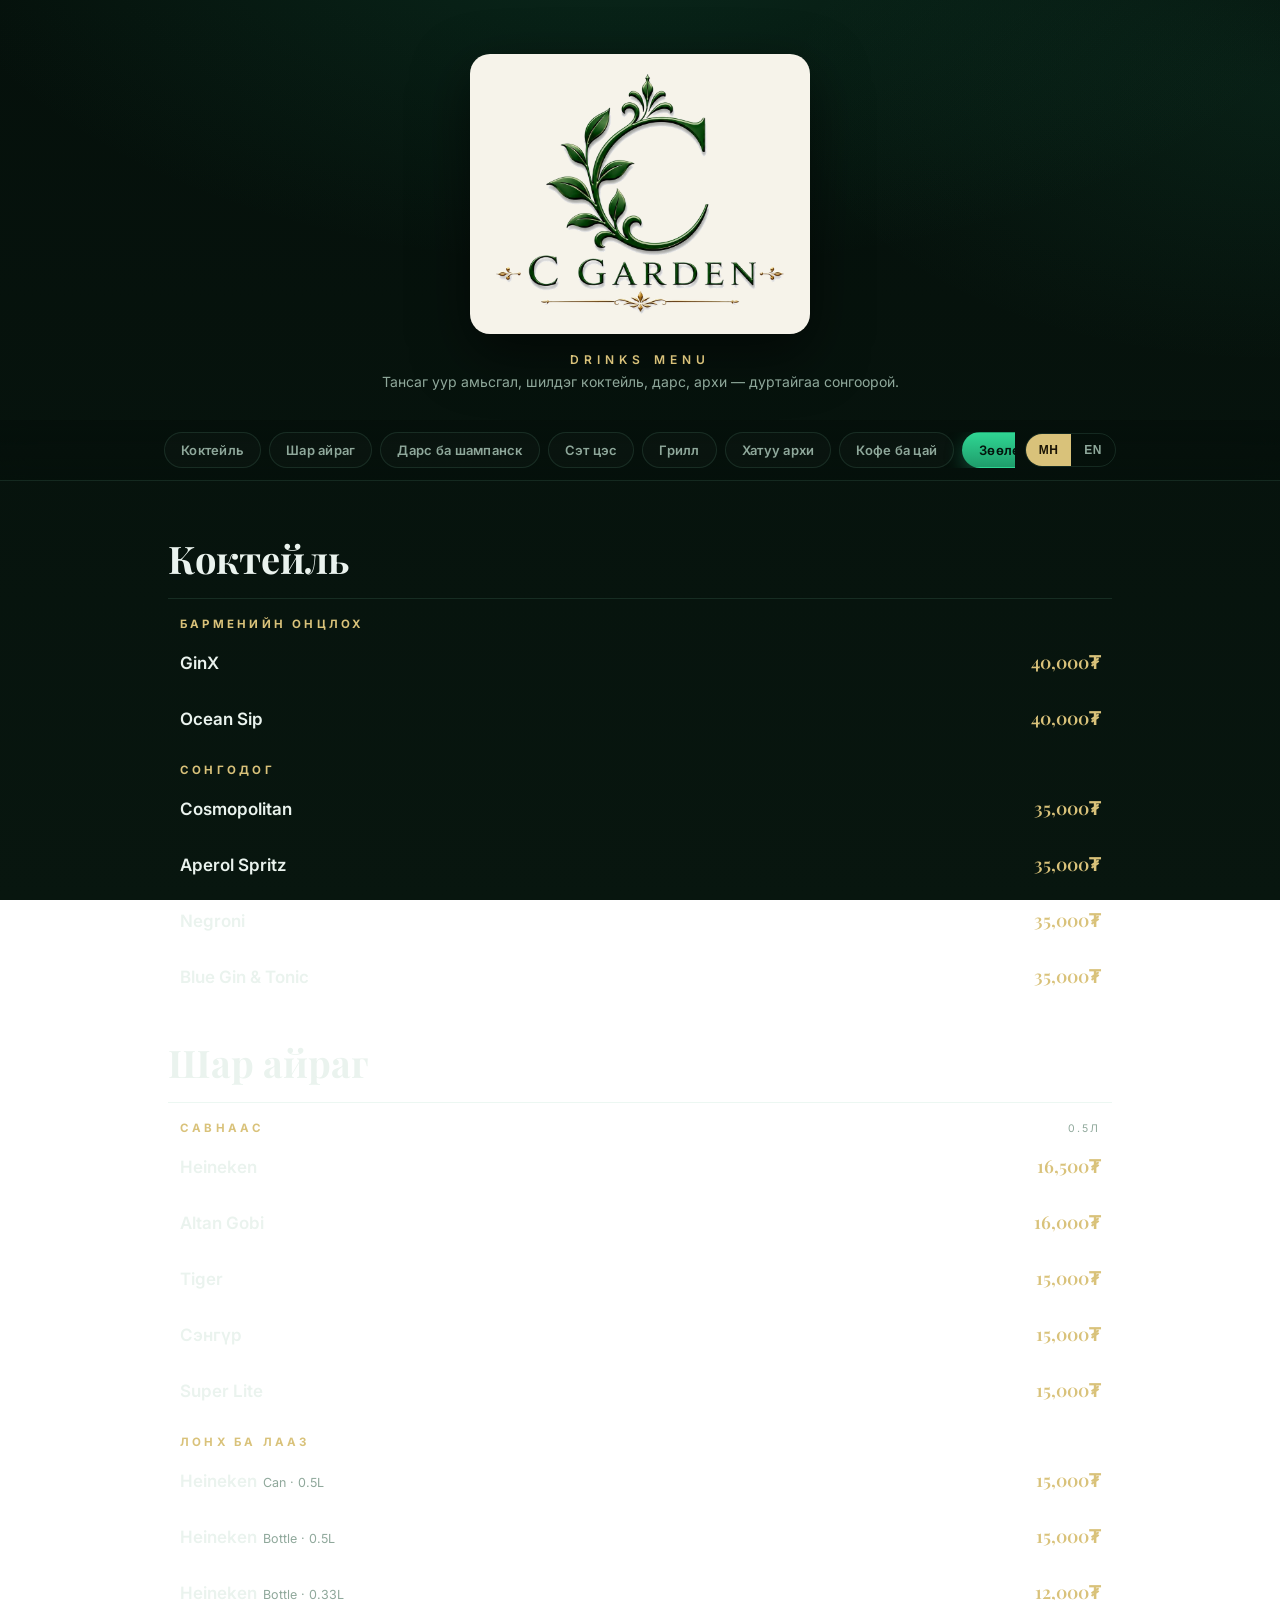
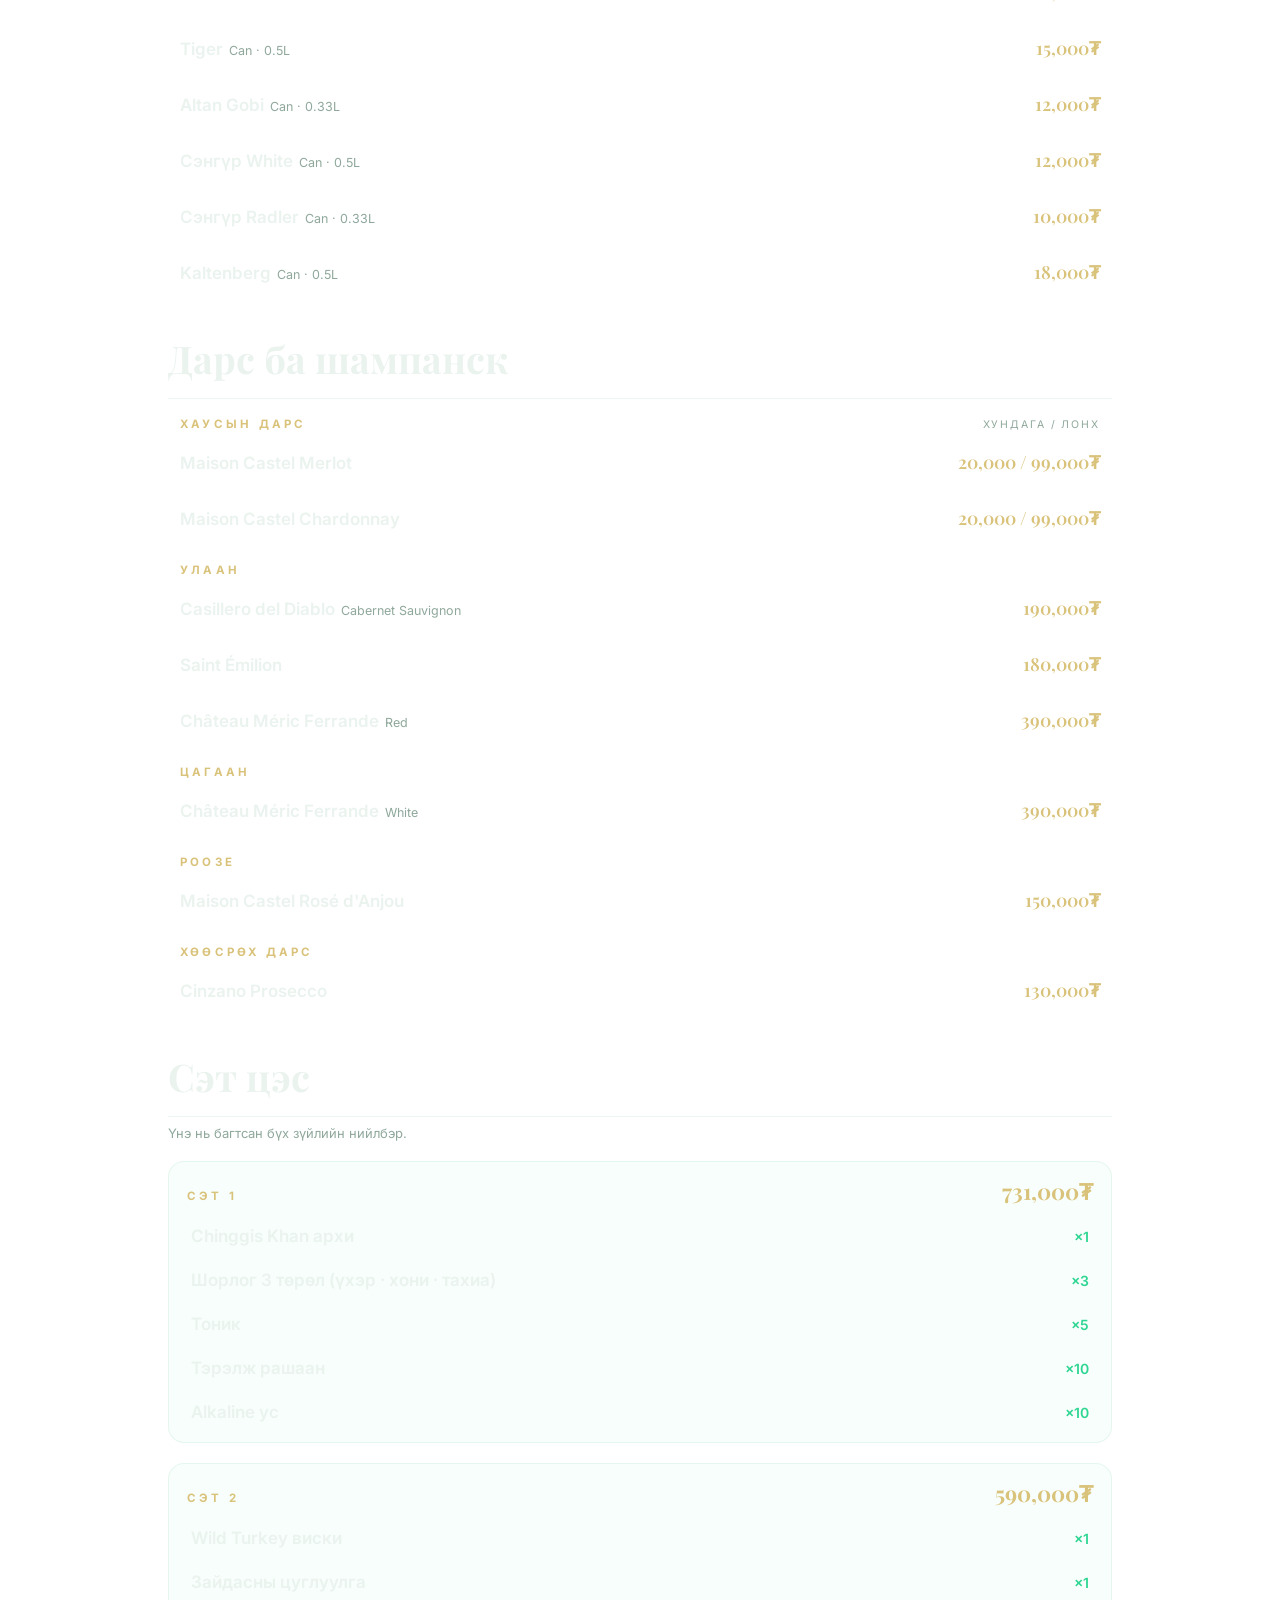
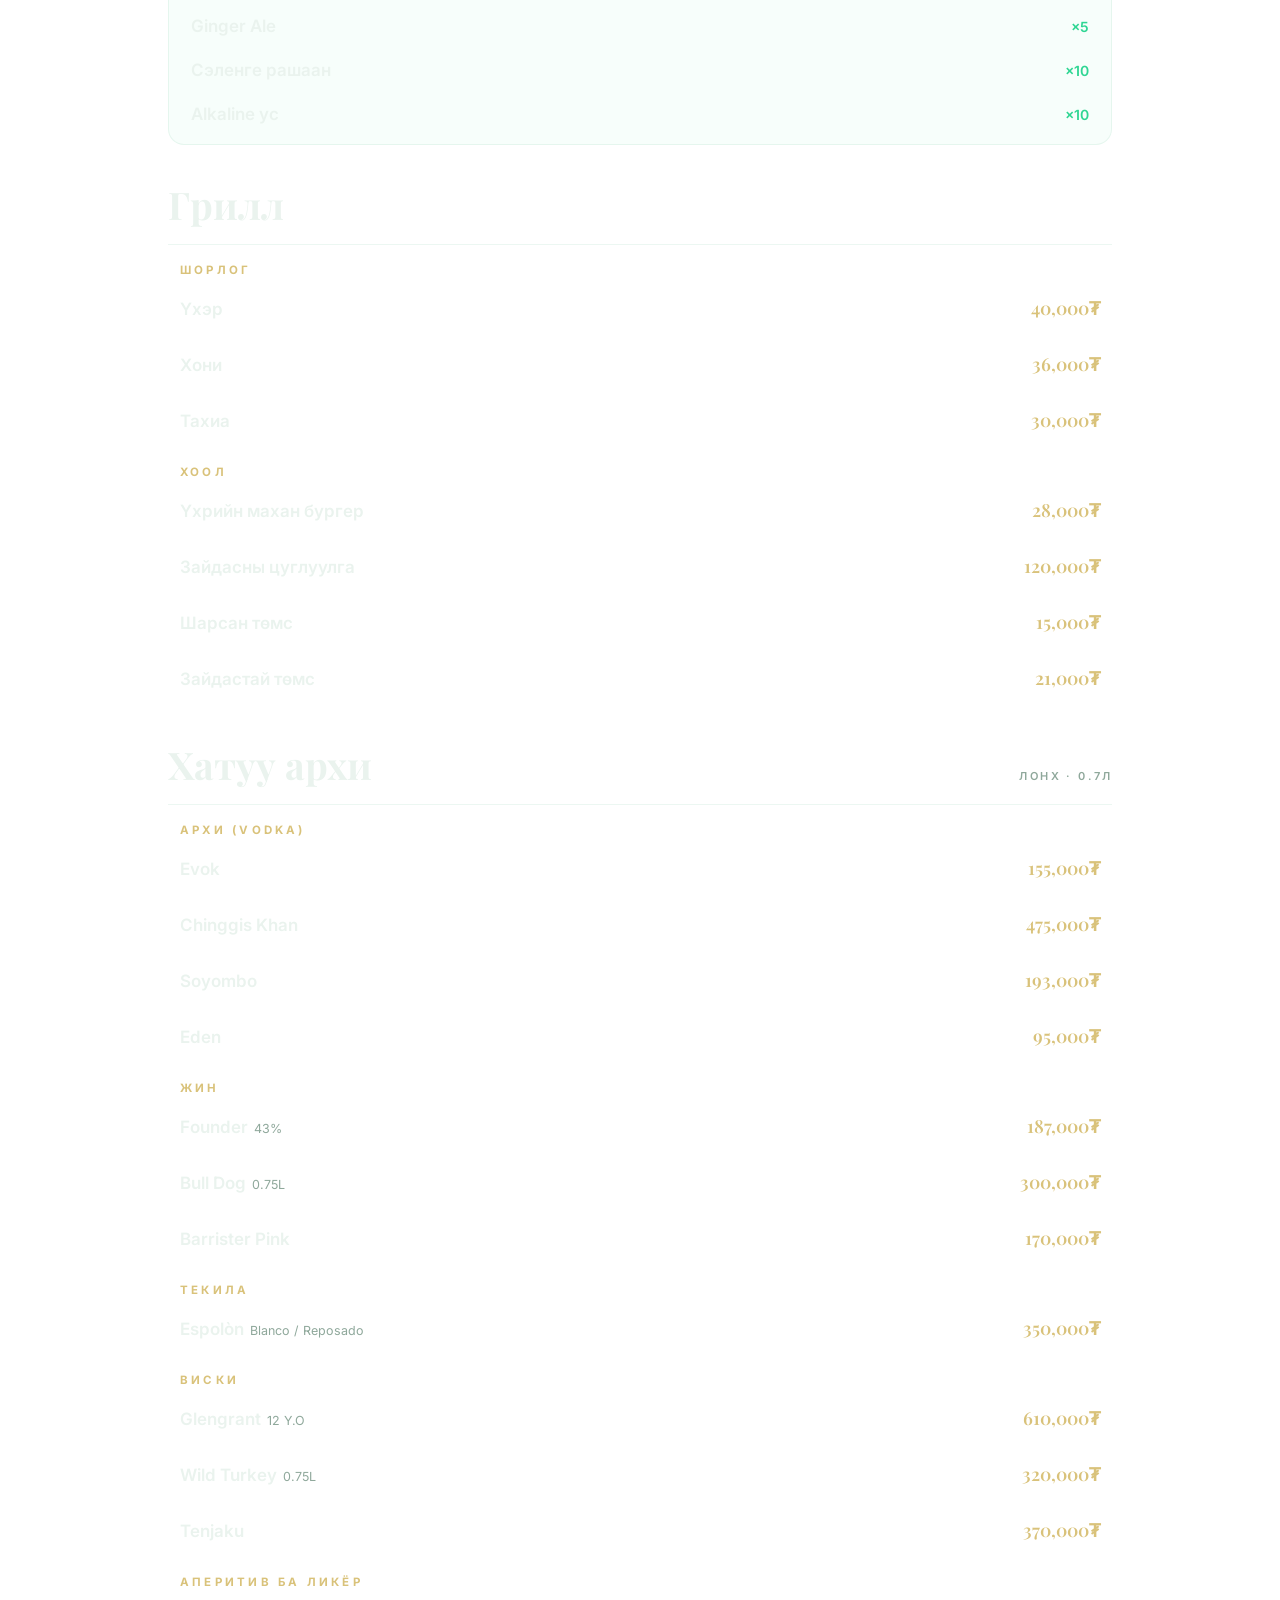
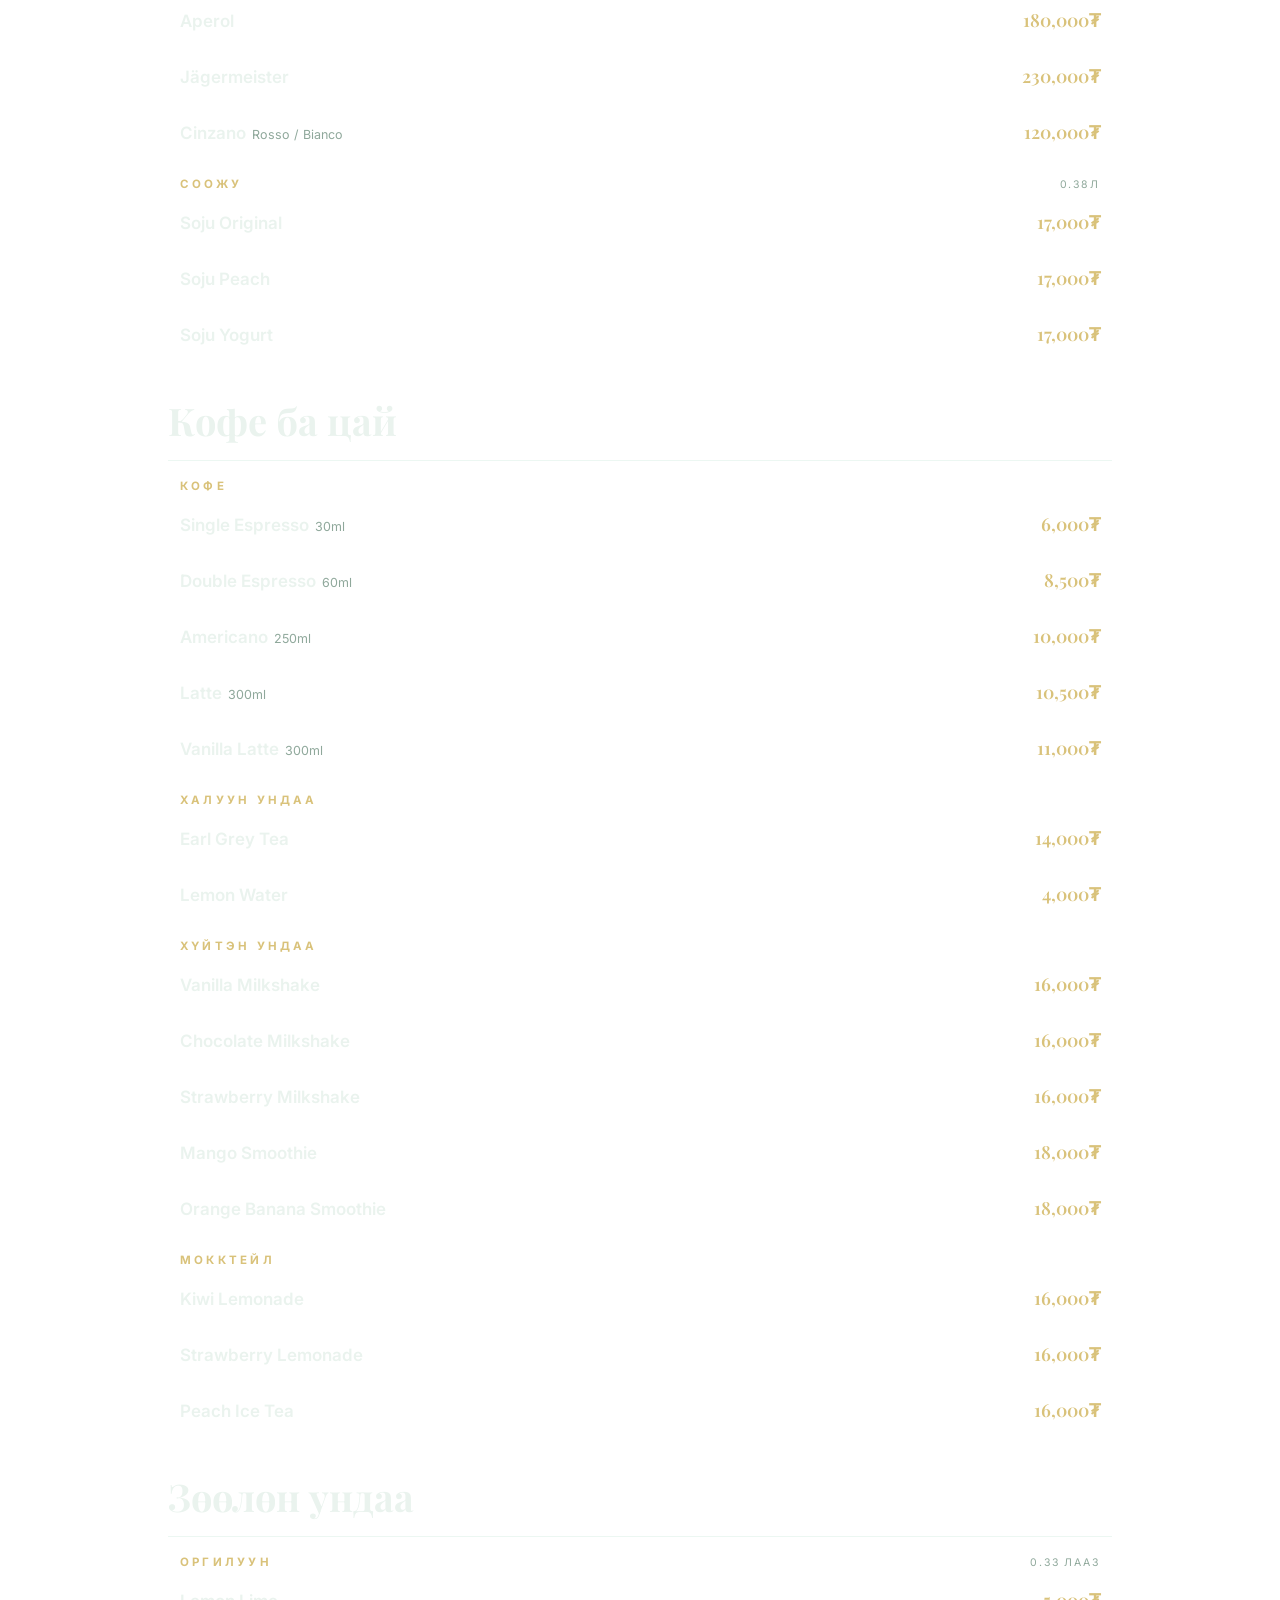
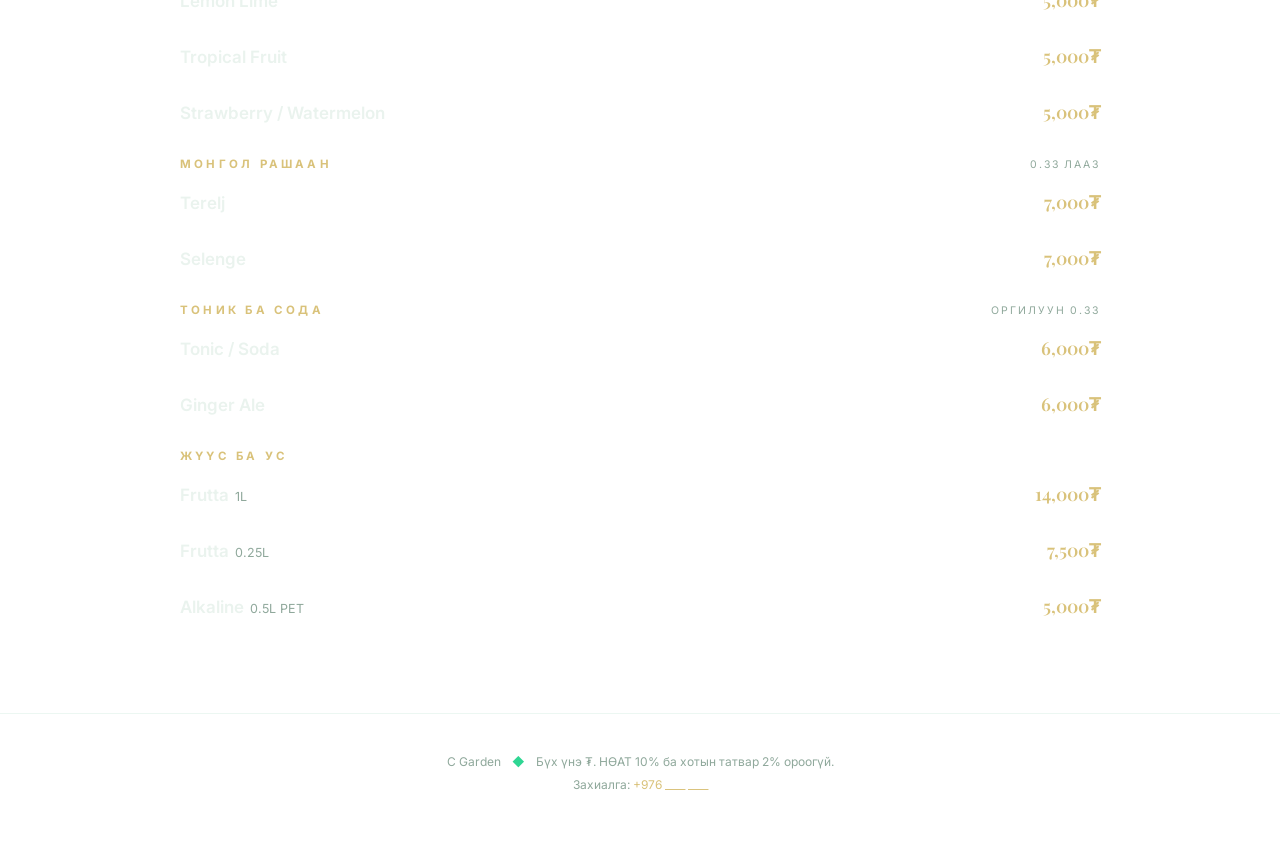
==== index.html @ 7a4d8285 "Finalize master menu: fix Mongolian spelling, set prices, save master copy - Fix Mongolian spelling:" ====
<!DOCTYPE html>
<html lang="mn">
<head>
  <meta charset="UTF-8">
  <meta name="viewport" content="width=device-width, initial-scale=1, viewport-fit=cover">
  <title>C Garden — Menu</title>
  <meta name="description" content="C Garden — cocktails, wine, beer, spirits, coffee & soft drinks.">
  <meta name="theme-color" content="#05100b">
  <!-- Open Graph (link previews) -->
  <meta property="og:title" content="C Garden — Menu">
  <meta property="og:description" content="Cocktails · Wine · Beer · Spirits · Coffee · Soft Drinks">
  <meta property="og:type" content="website">
  <link rel="icon" href="assets/logo.png?v=4" type="image/png">
  <link rel="preconnect" href="https://fonts.googleapis.com">
  <link rel="preconnect" href="https://fonts.gstatic.com" crossorigin>
  <link href="https://fonts.googleapis.com/css2?family=Inter:wght@400;500;600;700&family=Playfair+Display:wght@600;700&display=swap" rel="stylesheet">
  <link rel="stylesheet" href="assets/styles.css?v=6">
</head>
<body data-lang="mn">

  <header class="hero">
    <img class="logo" src="assets/logo.png?v=4" alt="C Garden">
    <div class="tagline">Drinks Menu</div>
    <p class="sub mn">Тансаг уур амьсгал, шилдэг коктейль, дарс, архи — дуртайгаа сонгоорой.</p>
    <p class="sub en">A refined escape — explore the drinks and pick your favourite.</p>
  </header>

  <noscript>
    <p style="text-align:center;color:#eaf3ee;padding:20px">
      Меню харахын тулд JavaScript-г идэвхжүүлнэ үү. · Please enable JavaScript to view the menu.
    </p>
  </noscript>

  <nav class="nav">
    <div class="nav-inner">
      <div class="pills" id="pills"></div>
      <div class="lang-toggle" role="group" aria-label="Language">
        <button data-lang="mn">МН</button>
        <button data-lang="en">EN</button>
      </div>
    </div>
  </nav>

  <main id="menu"></main>

  <footer>
    <div>C Garden <span class="diamond">◆</span> <span class="mn">Бүх үнэ ₮. НӨАТ 10% ба хотын татвар 2% ороогүй.</span><span class="en">Prices in ₮. VAT 10% &amp; City Tax 2% not included.</span></div>
    <div style="margin-top:8px" class="mn">Захиалга: <a href="tel:+976">+976 ____ ____</a></div>
    <div style="margin-top:8px" class="en">Reservations: <a href="tel:+976">+976 ____ ____</a></div>
  </footer>

  <script src="assets/menu.js?v=6"></script>
</body>
</html>
---- assets/styles.css ----
/* ============================================================
   DAZZLE LOUNGE — "Velvet" theme
   Dark luxe + emerald, bilingual (МН / EN)
   ============================================================ */

:root{
  --bg:        #05100b;
  --bg-2:      #08160f;
  --panel:     #0c1d15;
  --panel-2:   #0f2419;
  --line:      rgba(120,200,160,.14);
  --emerald:   #1f9d6b;
  --emerald-2: #2fd693;
  --gold:      #d9c27a;
  --ink:       #eaf3ee;
  --muted:     #8fa89b;
  --shadow:    0 24px 60px rgba(0,0,0,.55);
  --serif: 'Playfair Display', Georgia, 'Times New Roman', serif;
  --sans: 'Inter', system-ui, -apple-system, 'Segoe UI', Roboto, sans-serif;
}

*{box-sizing:border-box}
html{scroll-behavior:smooth;scroll-padding-top:128px}
body{
  margin:0;
  font-family:var(--sans);
  color:var(--ink);
  background:
    radial-gradient(1200px 600px at 50% -10%, rgba(31,157,107,.18), transparent 60%),
    radial-gradient(900px 500px at 100% 10%, rgba(47,214,147,.08), transparent 55%),
    linear-gradient(180deg, var(--bg), var(--bg-2));
  background-attachment:fixed;
  min-height:100vh;
  -webkit-font-smoothing:antialiased;
}

/* language switch ---------------------------------------------------- */
body[data-lang="mn"] .en{display:none}
body[data-lang="en"] .mn{display:none}

/* ---------- HEADER ---------- */
.hero{
  text-align:center;
  padding:54px 20px 30px;
  position:relative;
}
.hero .logo{
  width:min(340px,80vw);height:auto;
  background:#f6f3ea;border-radius:20px;
  padding:20px 26px;
  box-shadow:0 20px 55px rgba(0,0,0,.55);
}
.hero .tagline{
  margin-top:14px;color:var(--gold);
  letter-spacing:.42em;text-transform:uppercase;
  font-size:12px;font-weight:600;
}
.hero .sub{margin:6px auto 0;color:var(--muted);max-width:540px;font-size:14px}

/* ---------- STICKY NAV ---------- */
.nav{
  position:sticky;top:0;z-index:50;
  backdrop-filter:blur(14px);
  background:linear-gradient(180deg, rgba(5,16,11,.92), rgba(5,16,11,.72));
  border-bottom:1px solid var(--line);
}
.nav-inner{
  max-width:980px;margin:0 auto;
  display:flex;align-items:center;gap:10px;
  padding:12px 14px;
}
.pills{
  display:flex;gap:8px;overflow-x:auto;flex:1;
  scrollbar-width:none;-ms-overflow-style:none;
}
.pills::-webkit-scrollbar{display:none}
.pill{
  white-space:nowrap;cursor:pointer;
  border:1px solid var(--line);
  background:rgba(255,255,255,.02);
  color:var(--muted);
  padding:9px 16px;border-radius:999px;
  font-size:13px;font-weight:600;letter-spacing:.02em;
  text-decoration:none;transition:.2s;
}
.pill:hover{color:var(--ink);border-color:rgba(120,200,160,.4)}
.pill.active{
  color:#04130c;
  background:linear-gradient(180deg,var(--emerald-2),var(--emerald));
  border-color:transparent;
  box-shadow:0 6px 18px rgba(31,157,107,.4);
}
.lang-toggle{
  flex:none;display:flex;border:1px solid var(--line);
  border-radius:999px;overflow:hidden;
}
.lang-toggle button{
  background:transparent;border:0;color:var(--muted);
  padding:9px 13px;font-size:12px;font-weight:700;cursor:pointer;
  letter-spacing:.04em;transition:.2s;
}
.lang-toggle button.on{background:var(--gold);color:#1a1405}

/* ---------- MENU BODY ---------- */
main{max-width:980px;margin:0 auto;padding:18px 18px 80px}
.cat{padding-top:34px}
.cat-head{
  display:flex;align-items:baseline;gap:14px;
  padding-bottom:14px;margin-bottom:8px;
  border-bottom:1px solid var(--line);
}
.cat-head{display:flex;align-items:baseline;justify-content:space-between;gap:14px}
.cat-head h2{
  font-family:var(--serif);font-weight:700;
  font-size:clamp(26px,5vw,38px);margin:0;
  color:var(--ink);
}
.cat-head .cat-meta{
  color:var(--muted);font-size:11px;letter-spacing:.22em;
  text-transform:uppercase;font-weight:600;white-space:nowrap;
}

.cat-note{color:var(--muted);font-size:13px;margin:8px 0 0}

/* sub-group within a category */
.group{margin-top:18px}

/* set menu */
.group.set{
  border:1px solid var(--line);border-radius:16px;
  padding:14px 14px 10px;margin-top:20px;
  background:rgba(47,214,147,.04);
}
.group.set .group-head{margin:0 4px 8px}
.set-price{
  font-family:var(--serif);font-size:22px;color:var(--gold);
  font-weight:700;white-space:nowrap;margin-left:auto;
}
.group.set .item{padding:9px 8px}
.group.set .item:hover{background:transparent}
.qty{font-family:var(--sans);font-size:14px;color:var(--emerald-2);font-weight:600}
.set-foot{
  margin:8px 8px 2px;padding-top:10px;
  border-top:1px solid var(--line);
  color:var(--gold);font-style:italic;font-size:13.5px;
}
.group-head{
  display:flex;align-items:baseline;justify-content:space-between;gap:12px;
  margin:0 12px 4px;
}
.glabel{
  color:var(--gold);font-size:11.5px;letter-spacing:.28em;
  text-transform:uppercase;font-weight:700;
}
.gmeta{
  color:var(--muted);font-size:10.5px;letter-spacing:.18em;
  text-transform:uppercase;white-space:nowrap;
}

.items{display:grid;gap:2px}
.item{
  display:grid;grid-template-columns:1fr auto;
  align-items:baseline;gap:14px;
  padding:15px 12px;border-radius:12px;
  transition:background .2s;
}
.item:hover{background:rgba(47,214,147,.05)}
.item.has-img{grid-template-columns:84px 1fr auto}
.item .thumb{
  width:84px;height:64px;border-radius:10px;object-fit:cover;
  border:1px solid var(--line);background:#0c1d15;
  box-shadow:0 6px 16px rgba(0,0,0,.4);
}
.item .name{font-weight:600;font-size:17px}
.item .note{color:var(--muted);font-size:12.5px;font-weight:400;margin-left:2px}
.item .badge{
  font-size:10px;font-weight:700;letter-spacing:.08em;
  color:var(--emerald-2);border:1px solid rgba(47,214,147,.35);
  border-radius:6px;padding:2px 7px;margin-left:8px;vertical-align:middle;
}
.item .desc{color:var(--muted);font-size:13.5px;margin-top:4px;line-height:1.5}
.item .price{
  font-family:var(--serif);font-size:18px;color:var(--gold);
  white-space:nowrap;font-weight:600;
}
.item .price small{font-size:11px;color:var(--muted);font-family:var(--sans)}

/* dotted leader between name and price */
.item .lead{
  border-bottom:1px dotted rgba(120,200,160,.25);
  flex:1;margin:0 8px 5px;
}

/* ---------- FOOTER ---------- */
footer{
  text-align:center;color:var(--muted);font-size:12px;
  padding:40px 20px 60px;border-top:1px solid var(--line);
}
footer .diamond{color:var(--emerald-2);margin:0 8px}
footer a{color:var(--gold);text-decoration:none}

.fade-up{opacity:0;transform:translateY(14px);transition:.6s ease}
.fade-up.show{opacity:1;transform:none}

@media (max-width:560px){
  .hero{padding:38px 16px 22px}
  .item{padding:13px 6px}
}
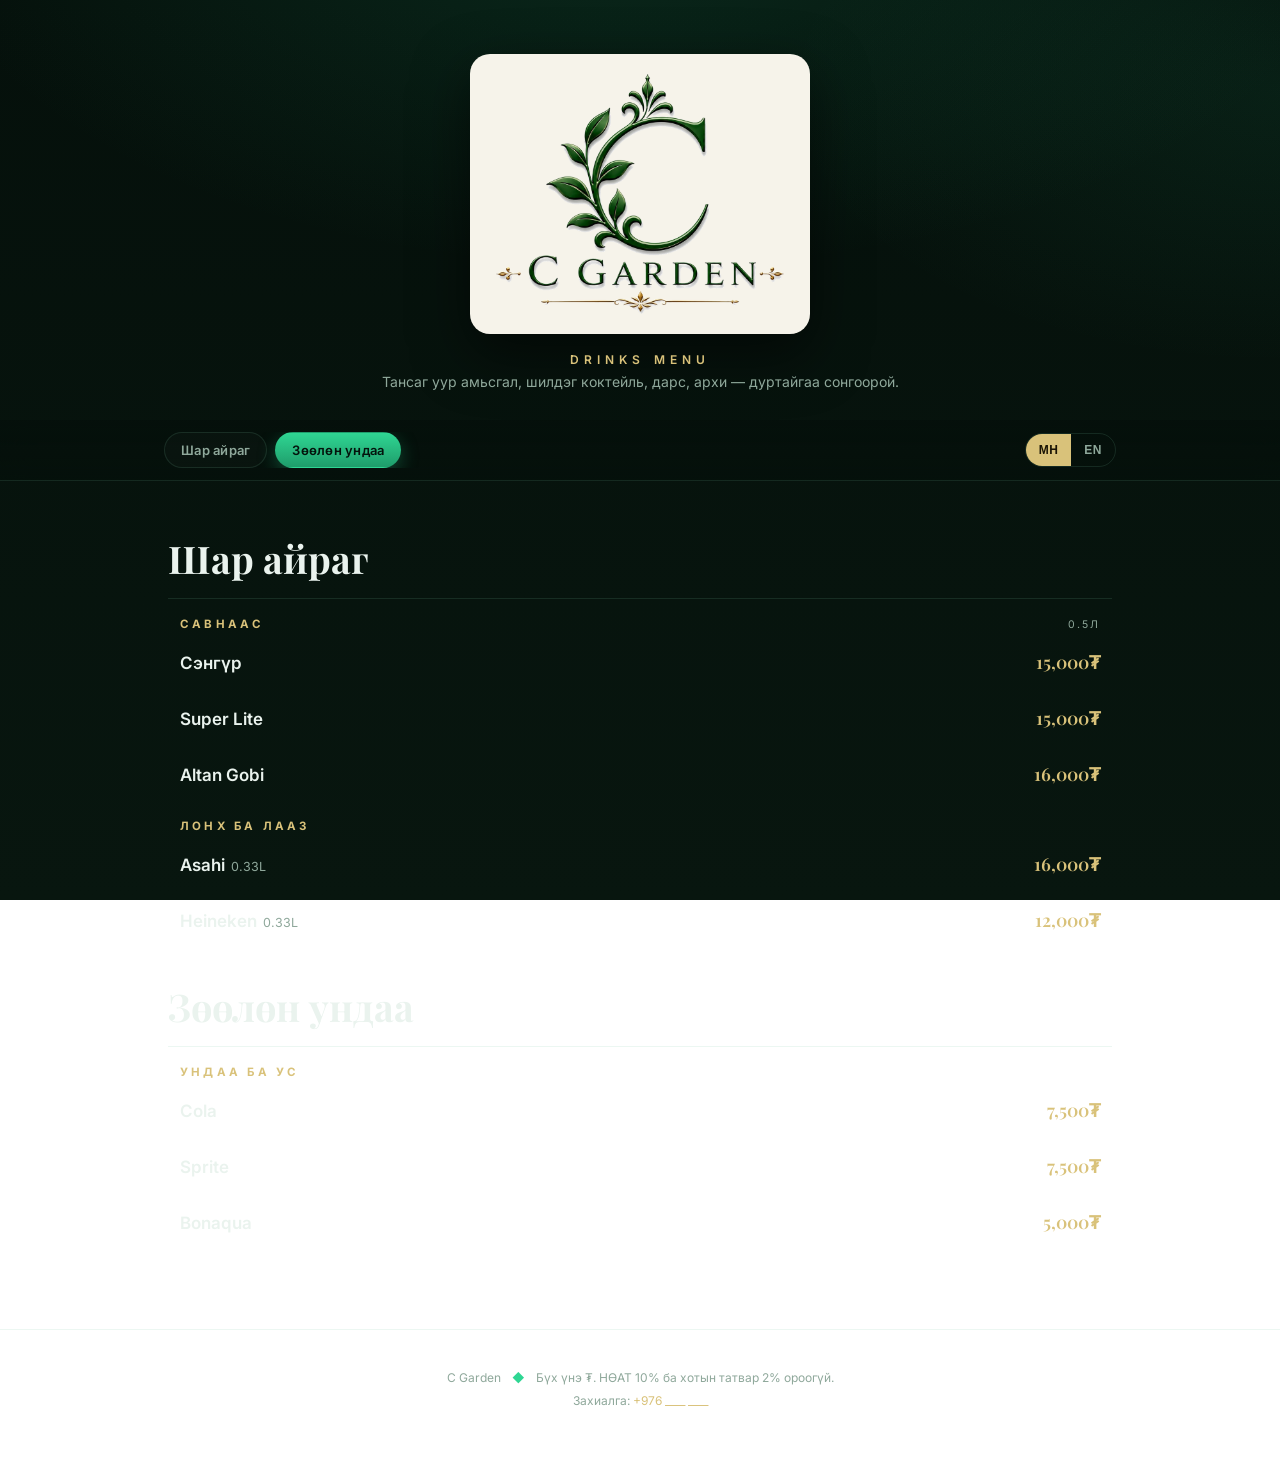
==== commit 09cefdbd: "Today's service: trim live menu to available items only Live assets/menu.js now shows only what we c" ====
--- a/index.html
+++ b/index.html
@@ -14,7 +14,7 @@
   <link rel="preconnect" href="https://fonts.googleapis.com">
   <link rel="preconnect" href="https://fonts.gstatic.com" crossorigin>
   <link href="https://fonts.googleapis.com/css2?family=Inter:wght@400;500;600;700&family=Playfair+Display:wght@600;700&display=swap" rel="stylesheet">
-  <link rel="stylesheet" href="assets/styles.css?v=6">
+  <link rel="stylesheet" href="assets/styles.css?v=7">
 </head>
 <body data-lang="mn">
 
@@ -49,6 +49,6 @@
     <div style="margin-top:8px" class="en">Reservations: <a href="tel:+976">+976 ____ ____</a></div>
   </footer>
 
-  <script src="assets/menu.js?v=6"></script>
+  <script src="assets/menu.js?v=7"></script>
 </body>
 </html>
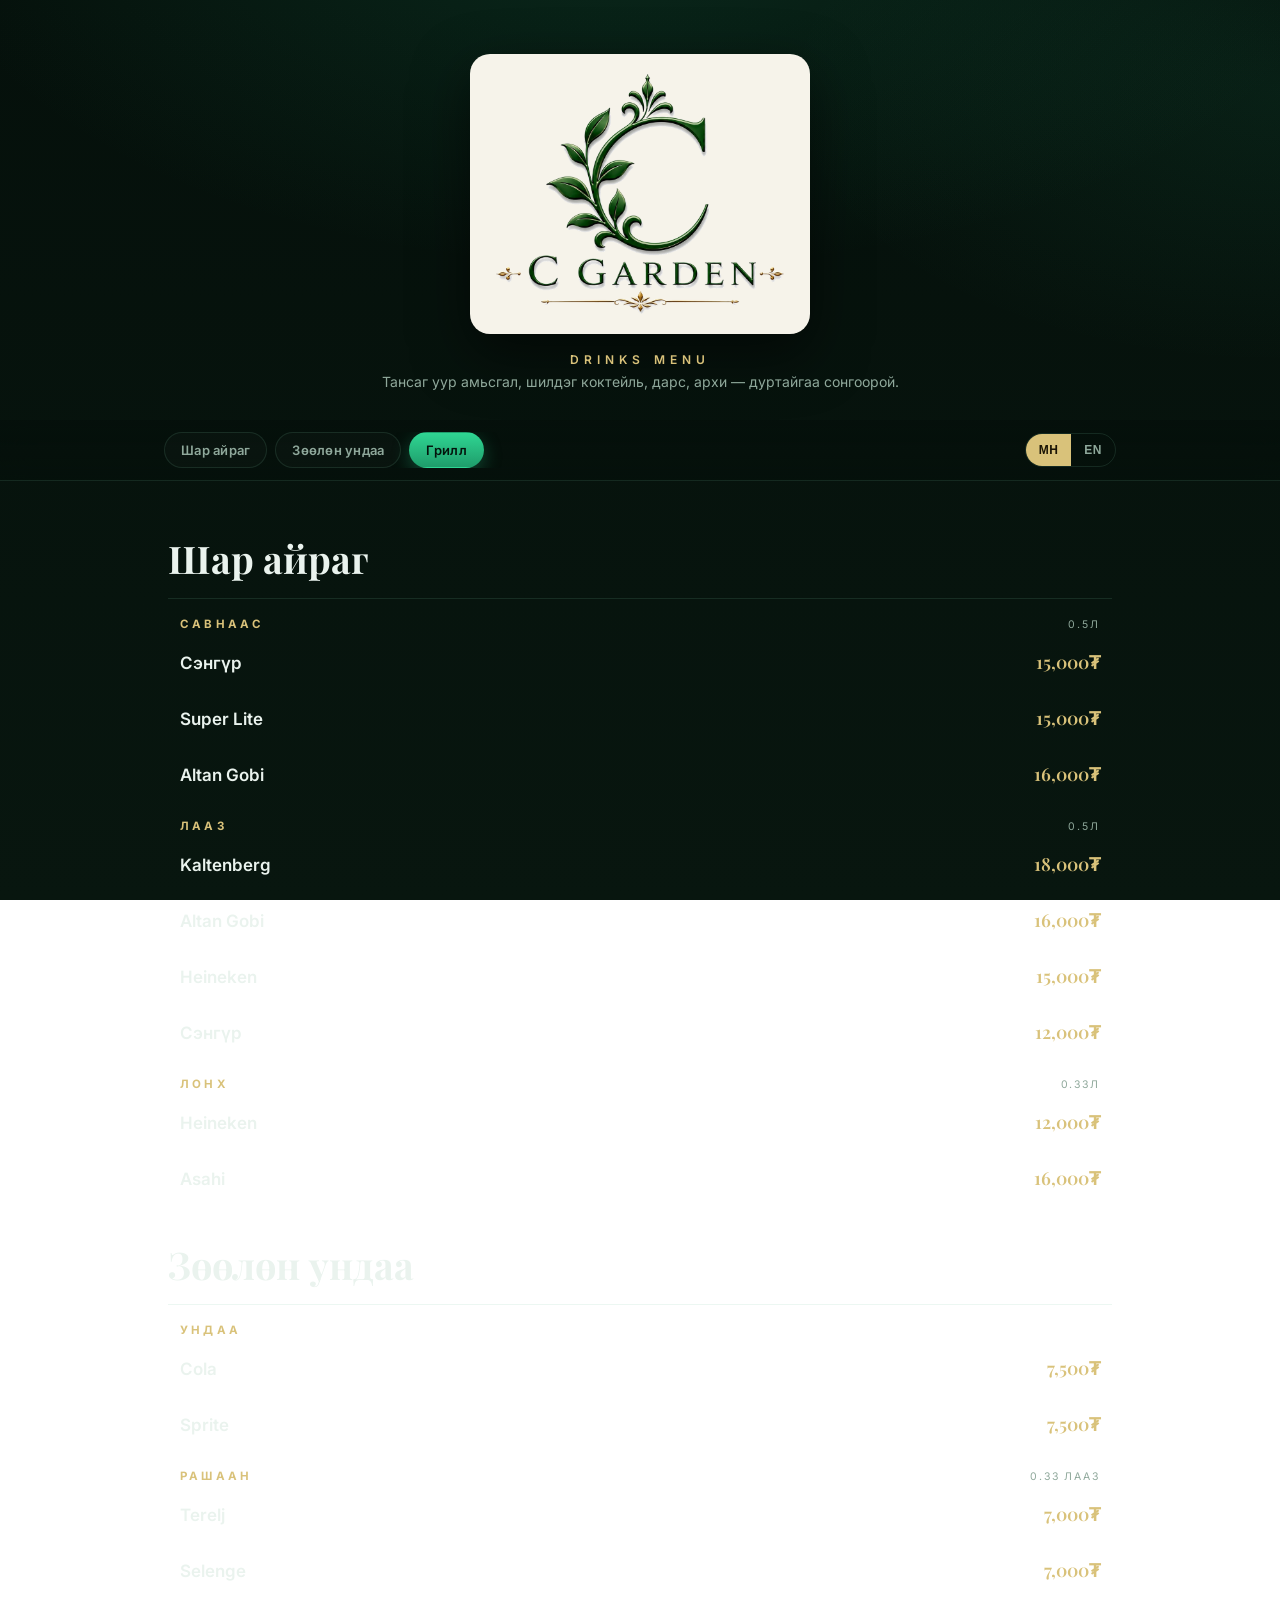
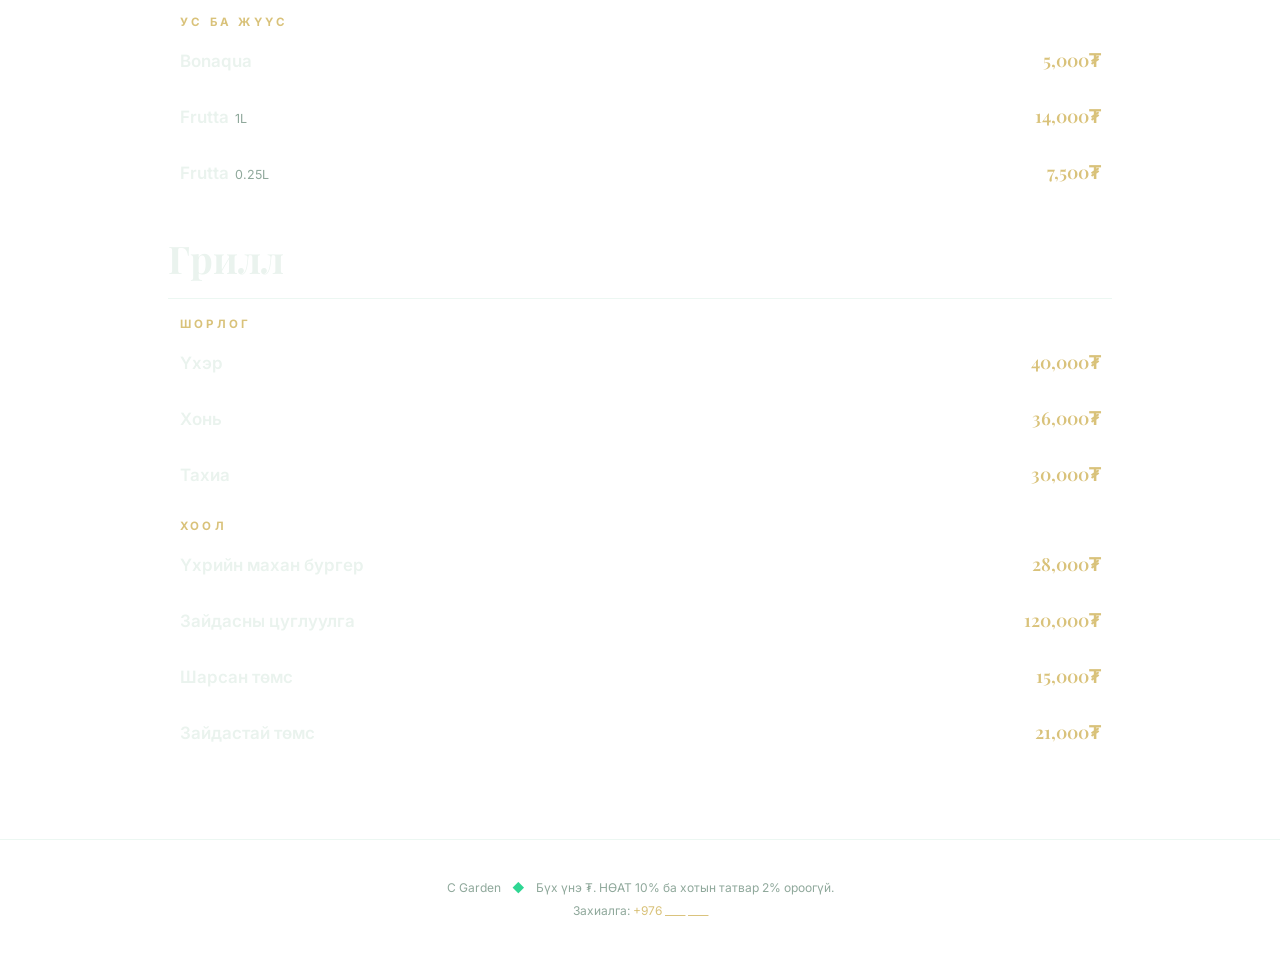
==== commit 69bdef33: "Today's menu: add more beers, drinks, and full Grill section Beer reorganized into Draft / Canned (0" ====
--- a/index.html
+++ b/index.html
@@ -14,7 +14,7 @@
   <link rel="preconnect" href="https://fonts.googleapis.com">
   <link rel="preconnect" href="https://fonts.gstatic.com" crossorigin>
   <link href="https://fonts.googleapis.com/css2?family=Inter:wght@400;500;600;700&family=Playfair+Display:wght@600;700&display=swap" rel="stylesheet">
-  <link rel="stylesheet" href="assets/styles.css?v=7">
+  <link rel="stylesheet" href="assets/styles.css?v=8">
 </head>
 <body data-lang="mn">
 
@@ -49,6 +49,6 @@
     <div style="margin-top:8px" class="en">Reservations: <a href="tel:+976">+976 ____ ____</a></div>
   </footer>
 
-  <script src="assets/menu.js?v=7"></script>
+  <script src="assets/menu.js?v=8"></script>
 </body>
 </html>
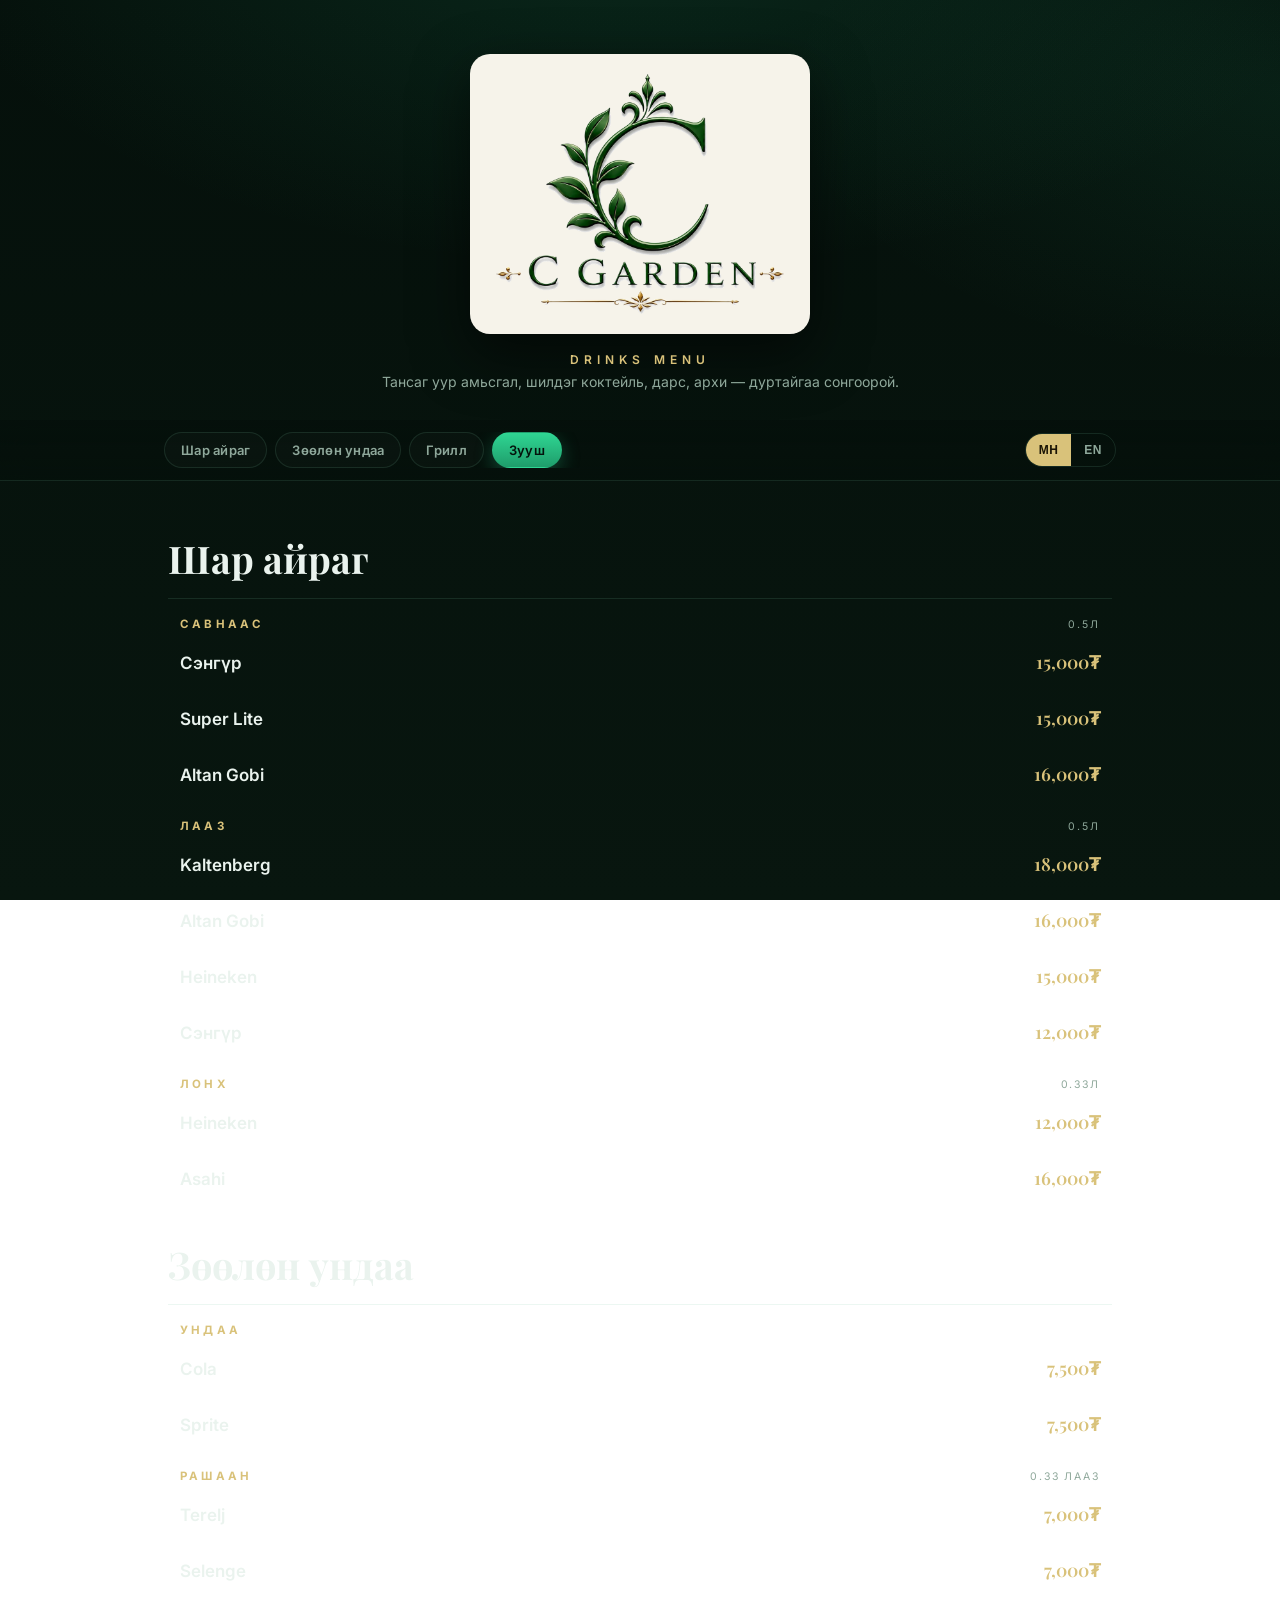
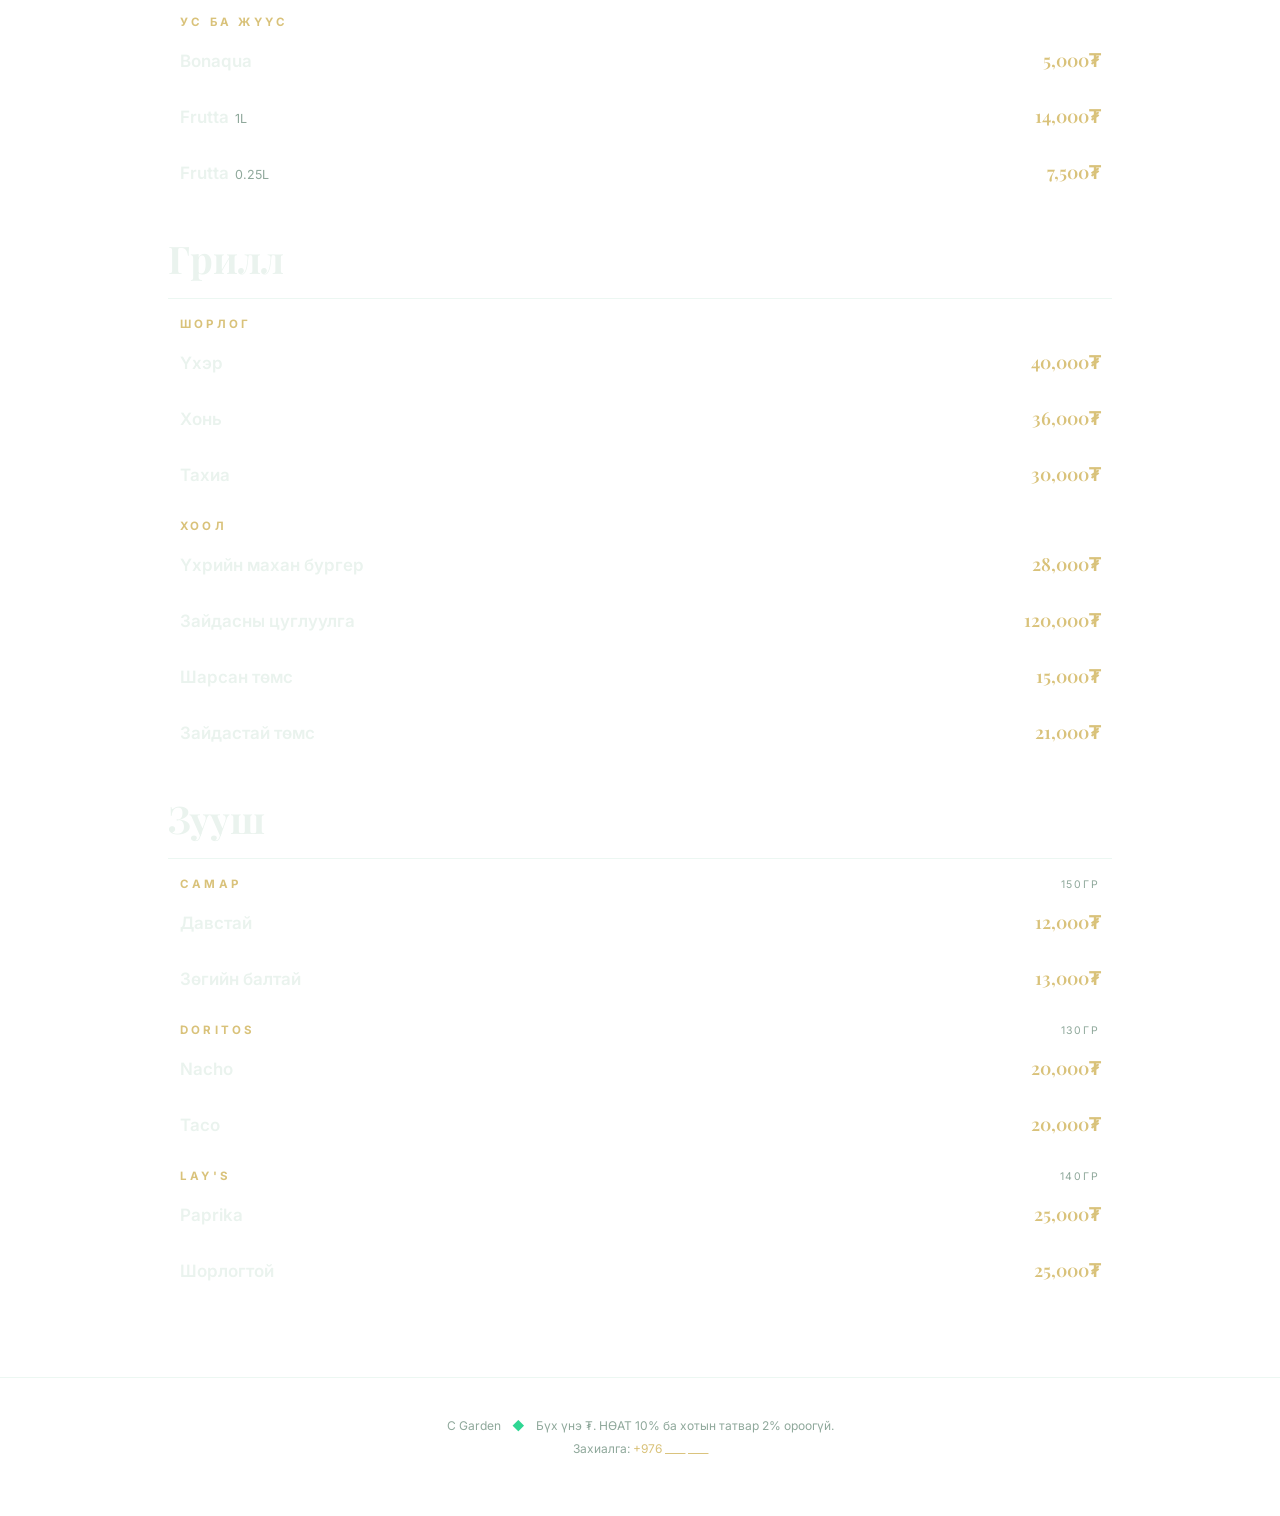
==== commit 3b92b4f3: "Today's menu: add Snacks (Зууш) section - Самар 150g: Давстай 12k, Зөгийн балтай 13k - Doritos 130g:" ====
--- a/index.html
+++ b/index.html
@@ -14,7 +14,7 @@
   <link rel="preconnect" href="https://fonts.googleapis.com">
   <link rel="preconnect" href="https://fonts.gstatic.com" crossorigin>
   <link href="https://fonts.googleapis.com/css2?family=Inter:wght@400;500;600;700&family=Playfair+Display:wght@600;700&display=swap" rel="stylesheet">
-  <link rel="stylesheet" href="assets/styles.css?v=8">
+  <link rel="stylesheet" href="assets/styles.css?v=9">
 </head>
 <body data-lang="mn">
 
@@ -49,6 +49,6 @@
     <div style="margin-top:8px" class="en">Reservations: <a href="tel:+976">+976 ____ ____</a></div>
   </footer>
 
-  <script src="assets/menu.js?v=8"></script>
+  <script src="assets/menu.js?v=9"></script>
 </body>
 </html>
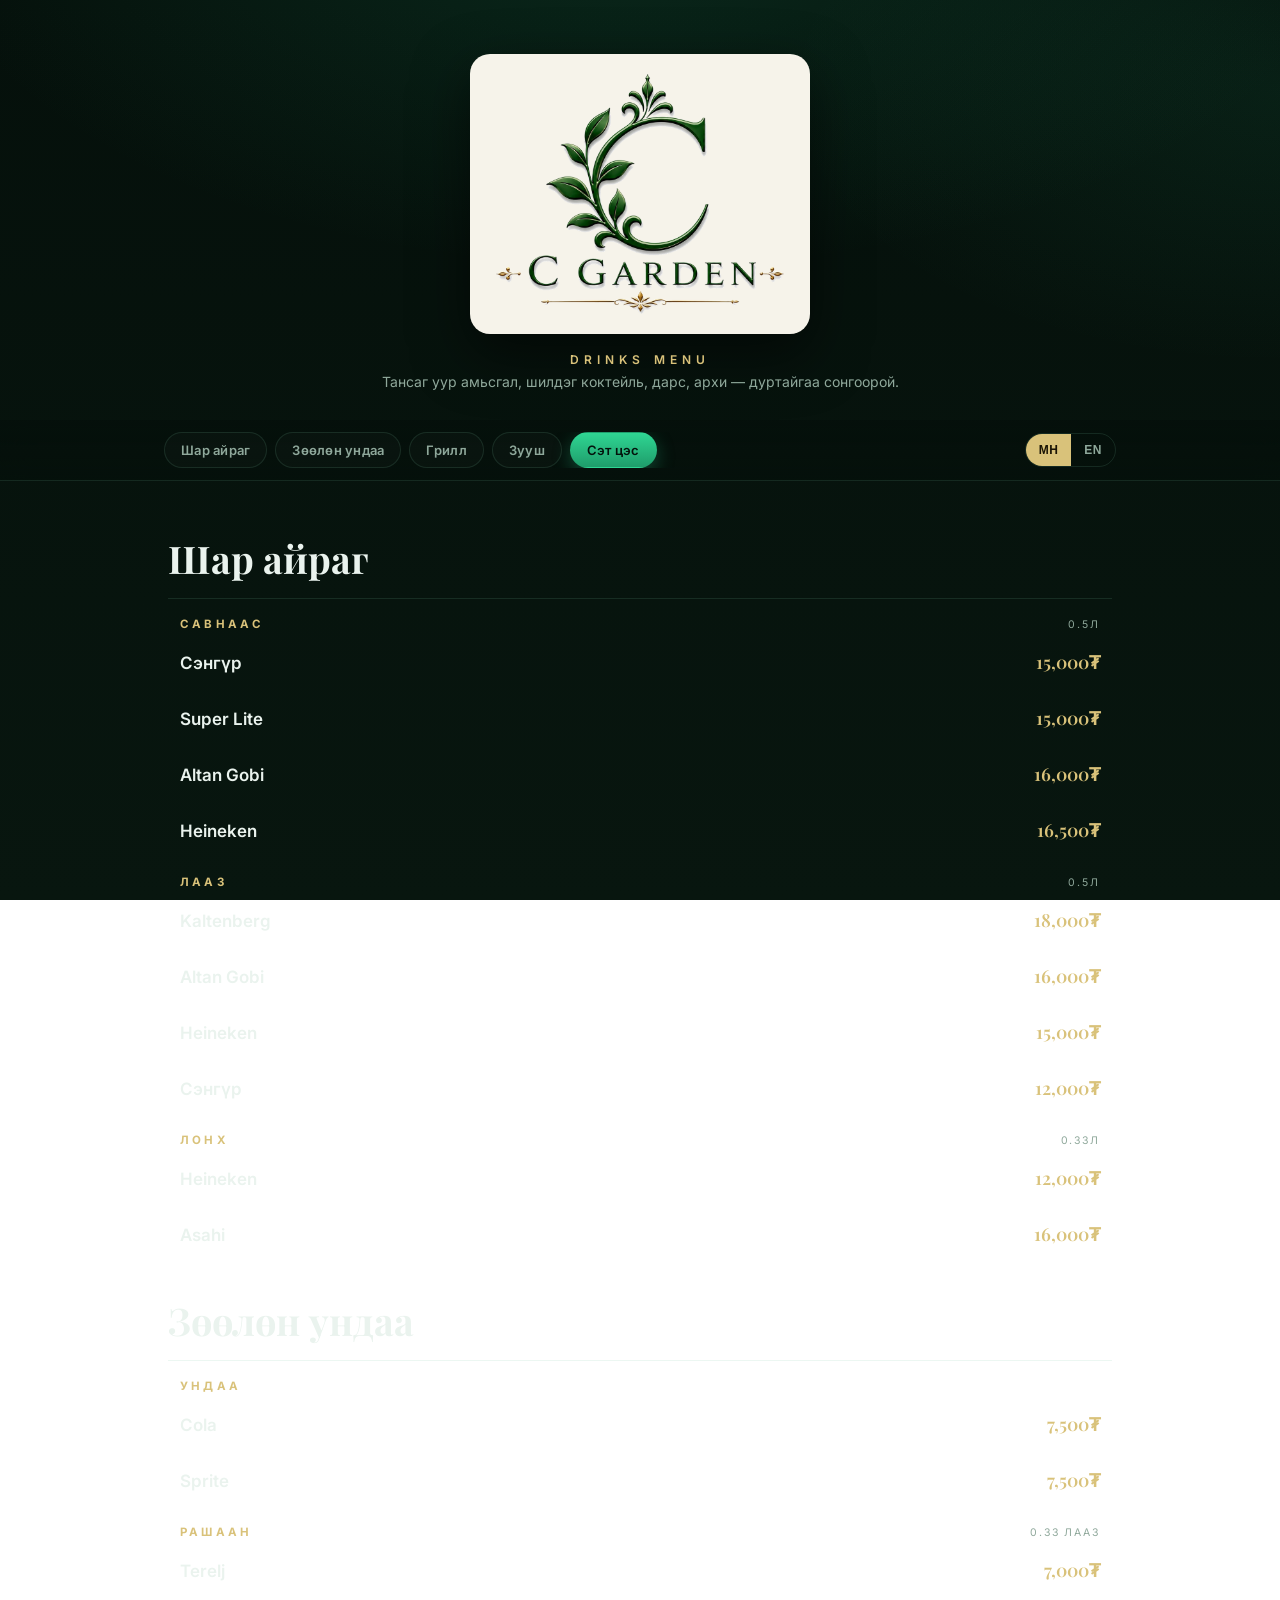
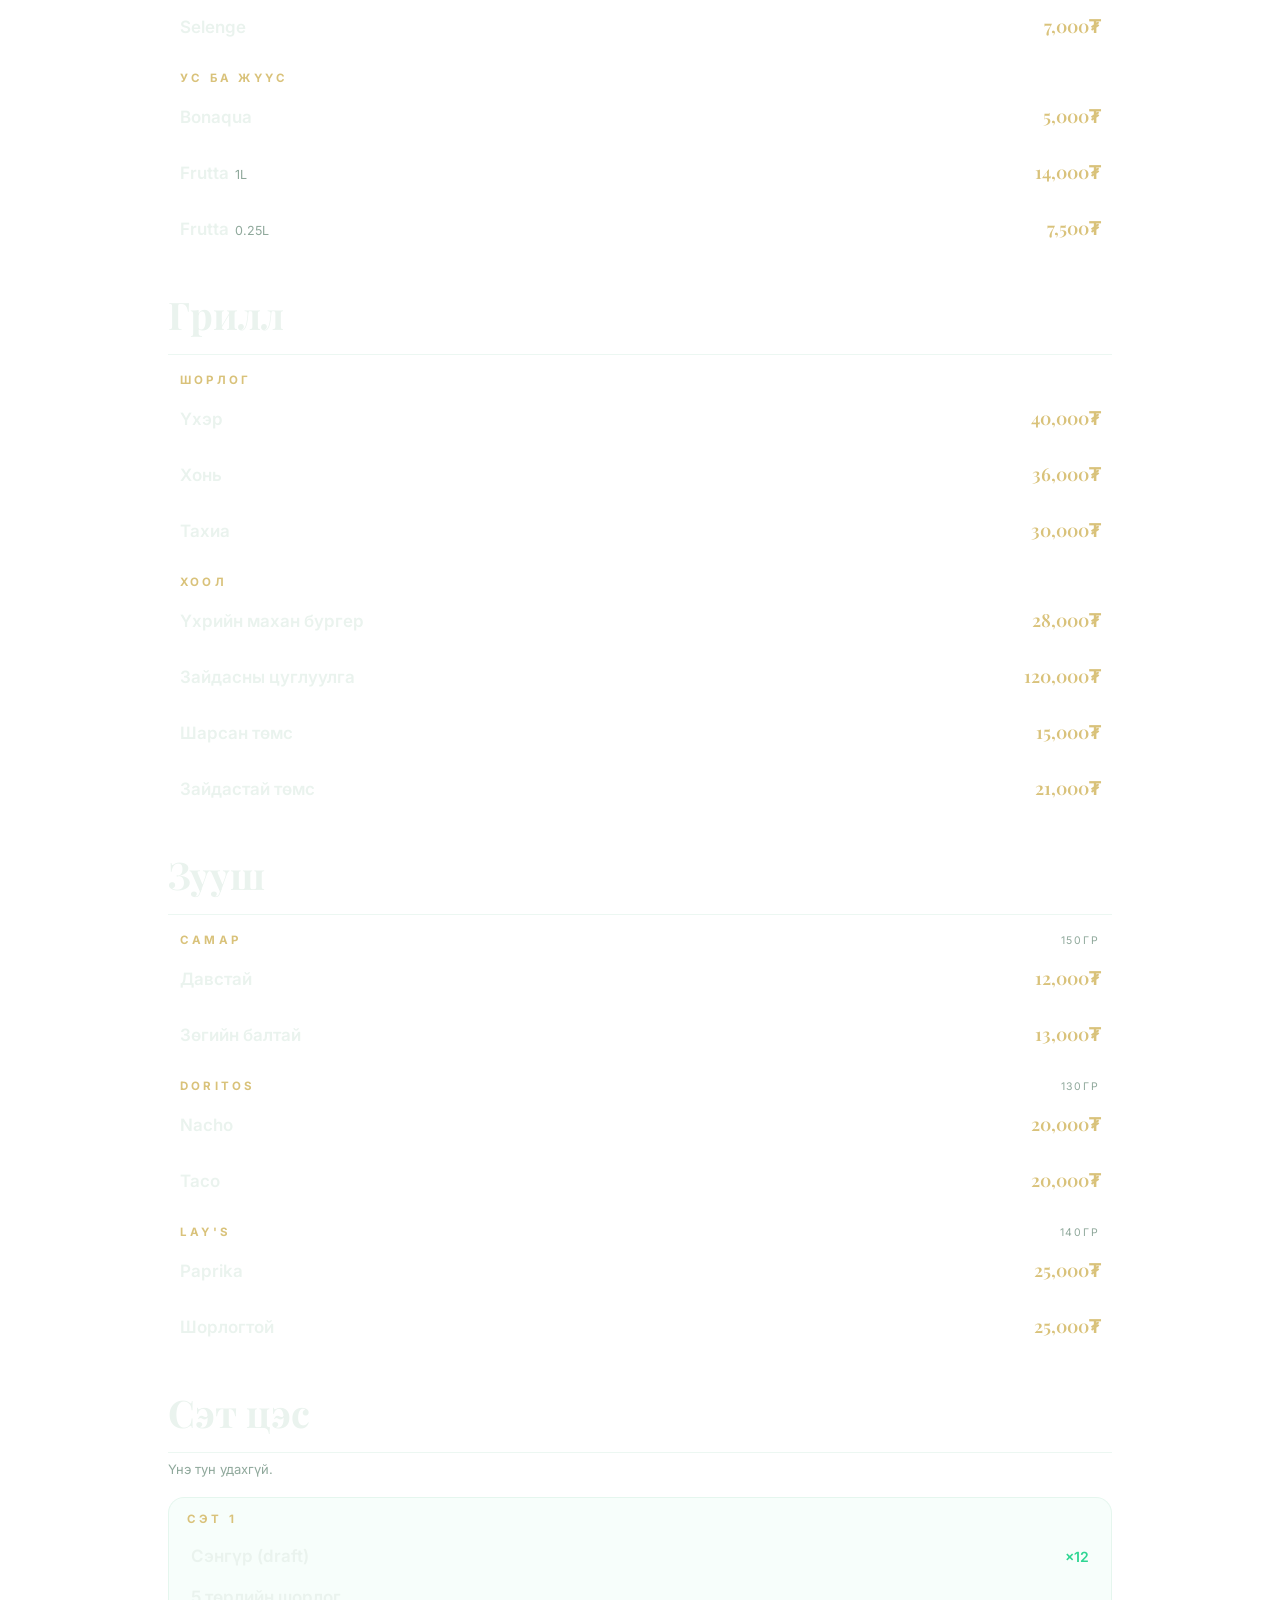
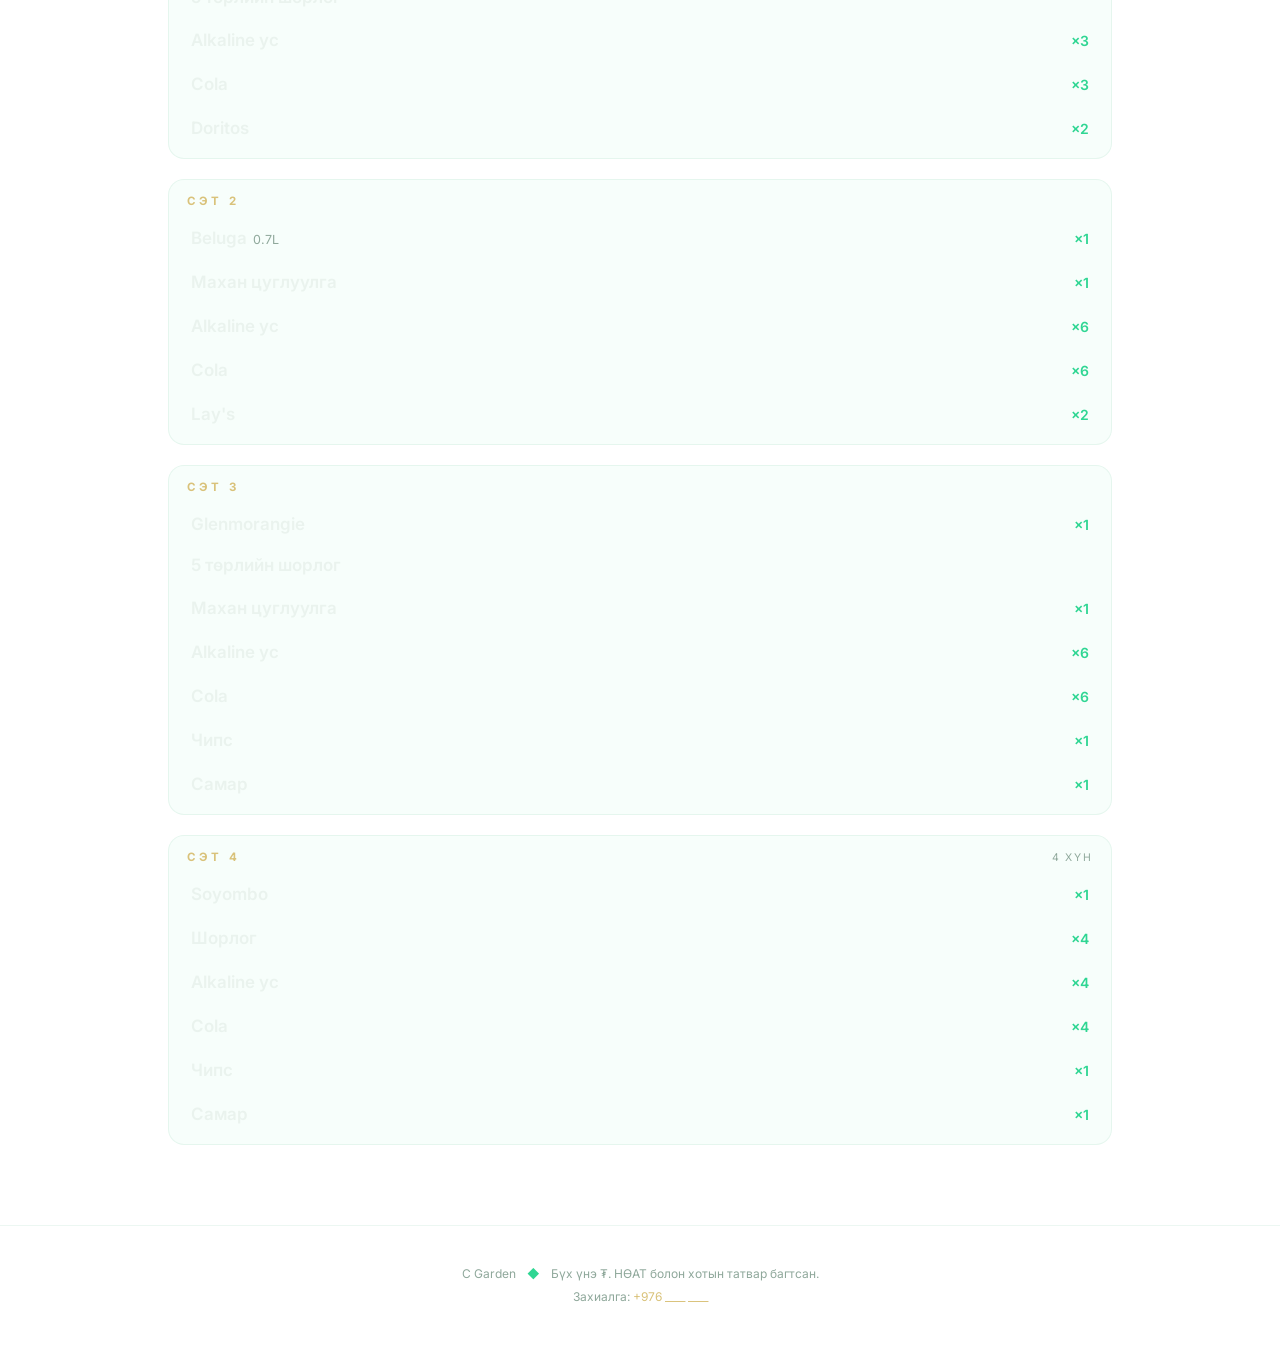
==== commit 752a5669: "Add 4 sets (no prices), draft Heineken, tax-included footer, sets PPTX - Beer/Draft: add Heineken 16" ====
--- a/index.html
+++ b/index.html
@@ -14,7 +14,7 @@
   <link rel="preconnect" href="https://fonts.googleapis.com">
   <link rel="preconnect" href="https://fonts.gstatic.com" crossorigin>
   <link href="https://fonts.googleapis.com/css2?family=Inter:wght@400;500;600;700&family=Playfair+Display:wght@600;700&display=swap" rel="stylesheet">
-  <link rel="stylesheet" href="assets/styles.css?v=9">
+  <link rel="stylesheet" href="assets/styles.css?v=10">
 </head>
 <body data-lang="mn">
 
@@ -44,11 +44,11 @@
   <main id="menu"></main>
 
   <footer>
-    <div>C Garden <span class="diamond">◆</span> <span class="mn">Бүх үнэ ₮. НӨАТ 10% ба хотын татвар 2% ороогүй.</span><span class="en">Prices in ₮. VAT 10% &amp; City Tax 2% not included.</span></div>
+    <div>C Garden <span class="diamond">◆</span> <span class="mn">Бүх үнэ ₮. НӨАТ болон хотын татвар багтсан.</span><span class="en">All prices in ₮. VAT &amp; city tax included.</span></div>
     <div style="margin-top:8px" class="mn">Захиалга: <a href="tel:+976">+976 ____ ____</a></div>
     <div style="margin-top:8px" class="en">Reservations: <a href="tel:+976">+976 ____ ____</a></div>
   </footer>
 
-  <script src="assets/menu.js?v=9"></script>
+  <script src="assets/menu.js?v=10"></script>
 </body>
 </html>
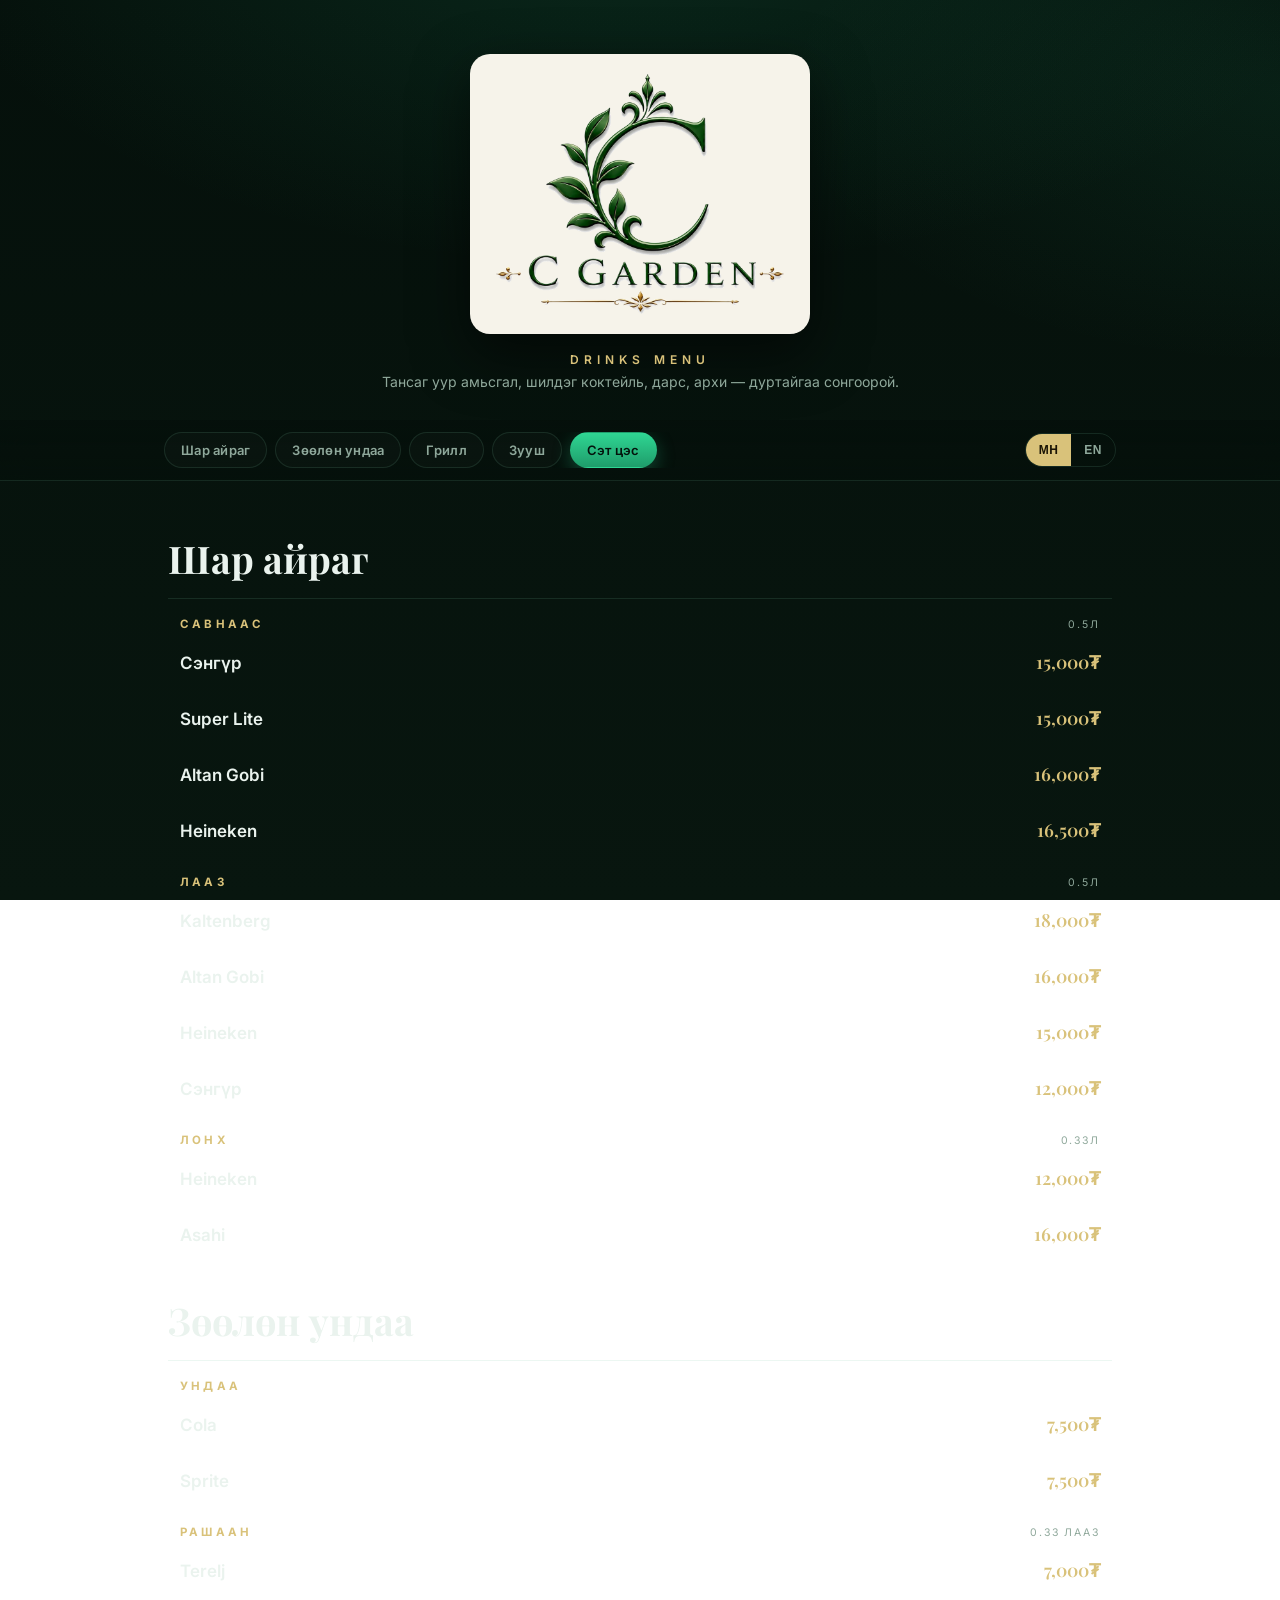
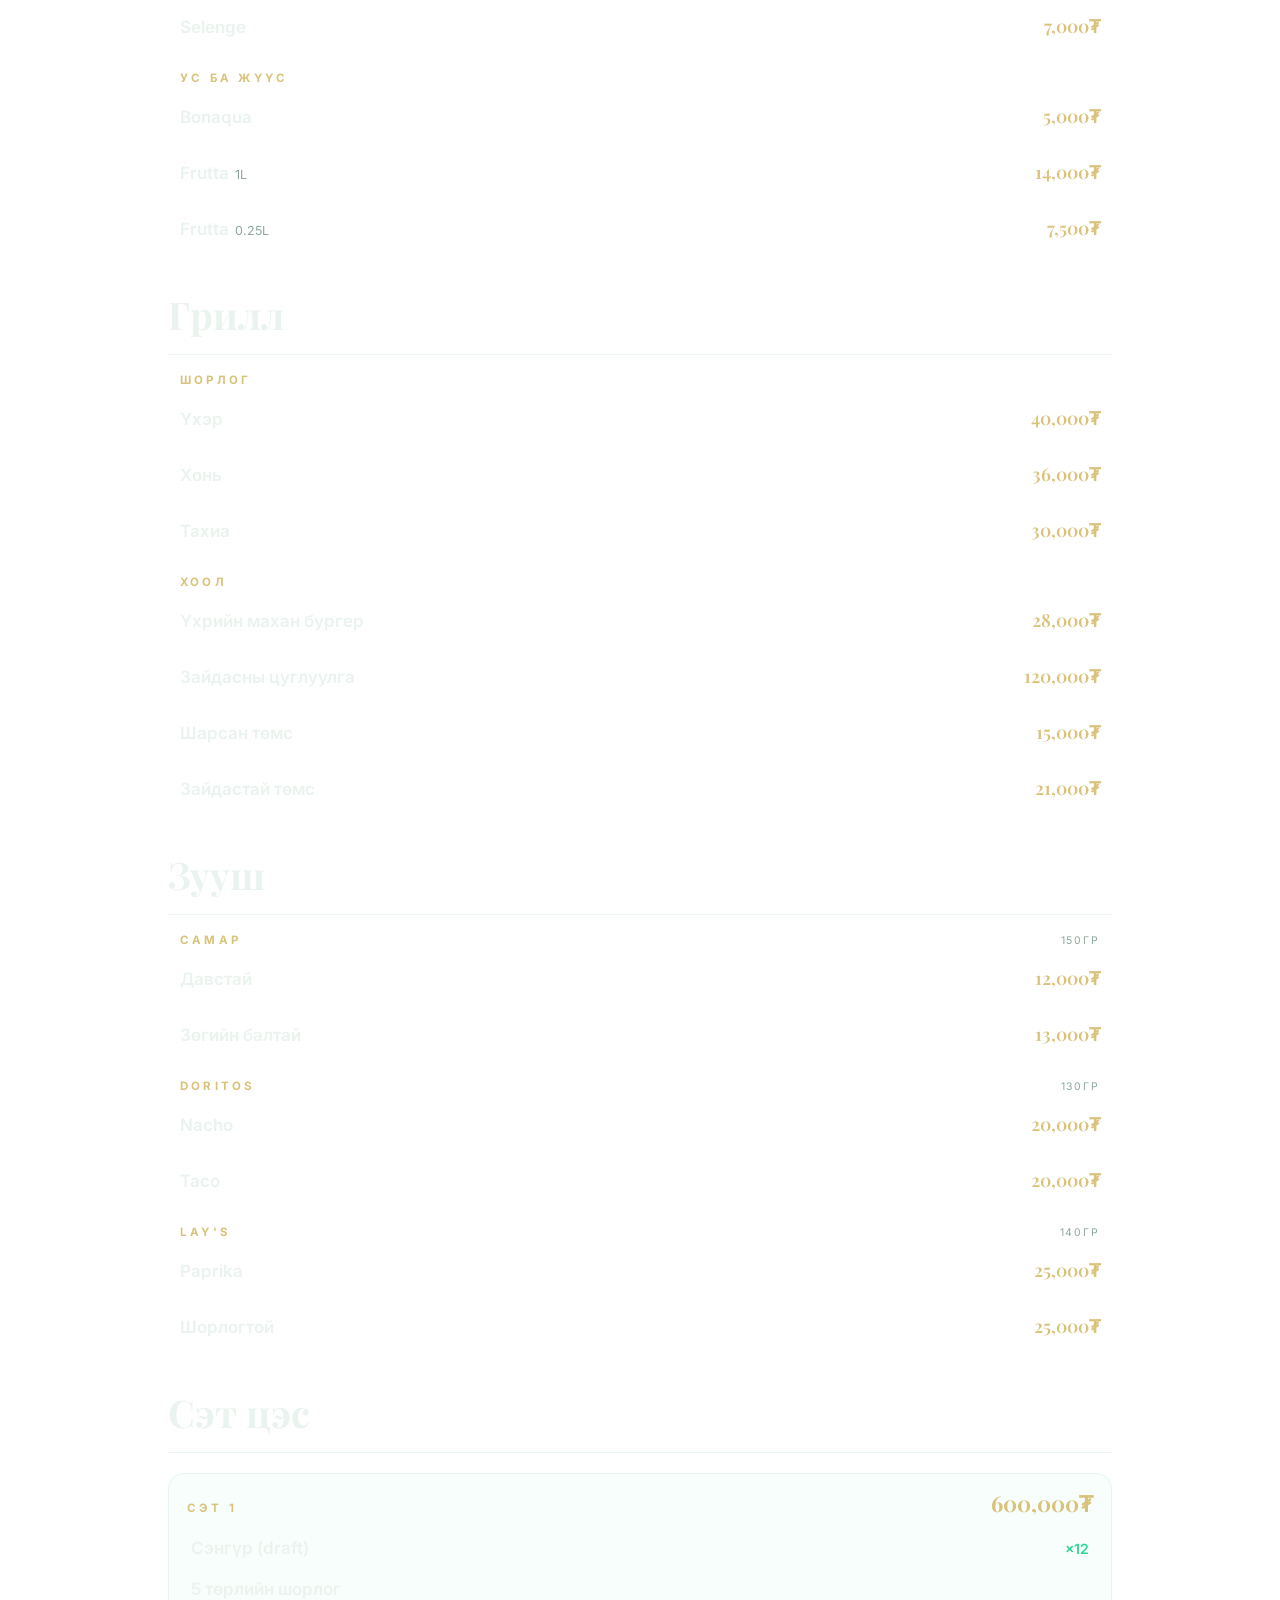
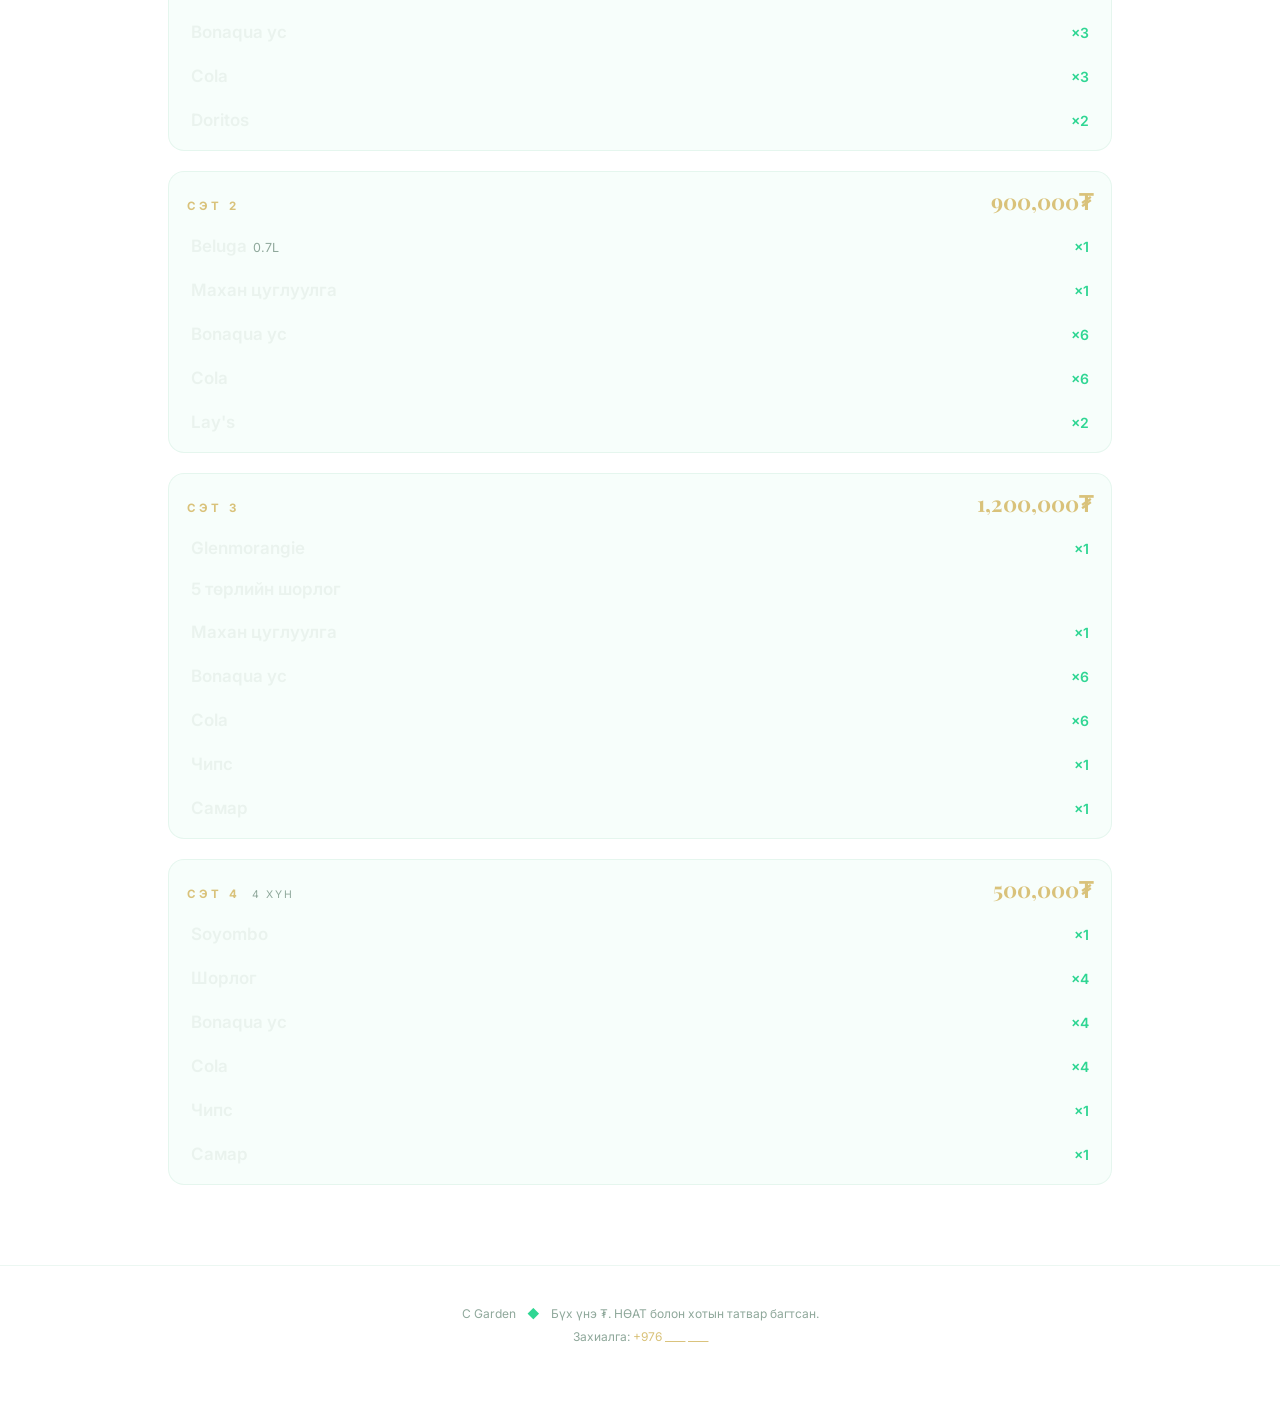
==== commit dba27f60: "Set prices + swap Alkaline→Bonaqua in sets - Set 1 600,000₮, Set 2 900,000₮, Set 3 1,200,000₮, Set 4" ====
--- a/index.html
+++ b/index.html
@@ -14,7 +14,7 @@
   <link rel="preconnect" href="https://fonts.googleapis.com">
   <link rel="preconnect" href="https://fonts.gstatic.com" crossorigin>
   <link href="https://fonts.googleapis.com/css2?family=Inter:wght@400;500;600;700&family=Playfair+Display:wght@600;700&display=swap" rel="stylesheet">
-  <link rel="stylesheet" href="assets/styles.css?v=10">
+  <link rel="stylesheet" href="assets/styles.css?v=11">
 </head>
 <body data-lang="mn">
 
@@ -49,6 +49,6 @@
     <div style="margin-top:8px" class="en">Reservations: <a href="tel:+976">+976 ____ ____</a></div>
   </footer>
 
-  <script src="assets/menu.js?v=10"></script>
+  <script src="assets/menu.js?v=11"></script>
 </body>
 </html>
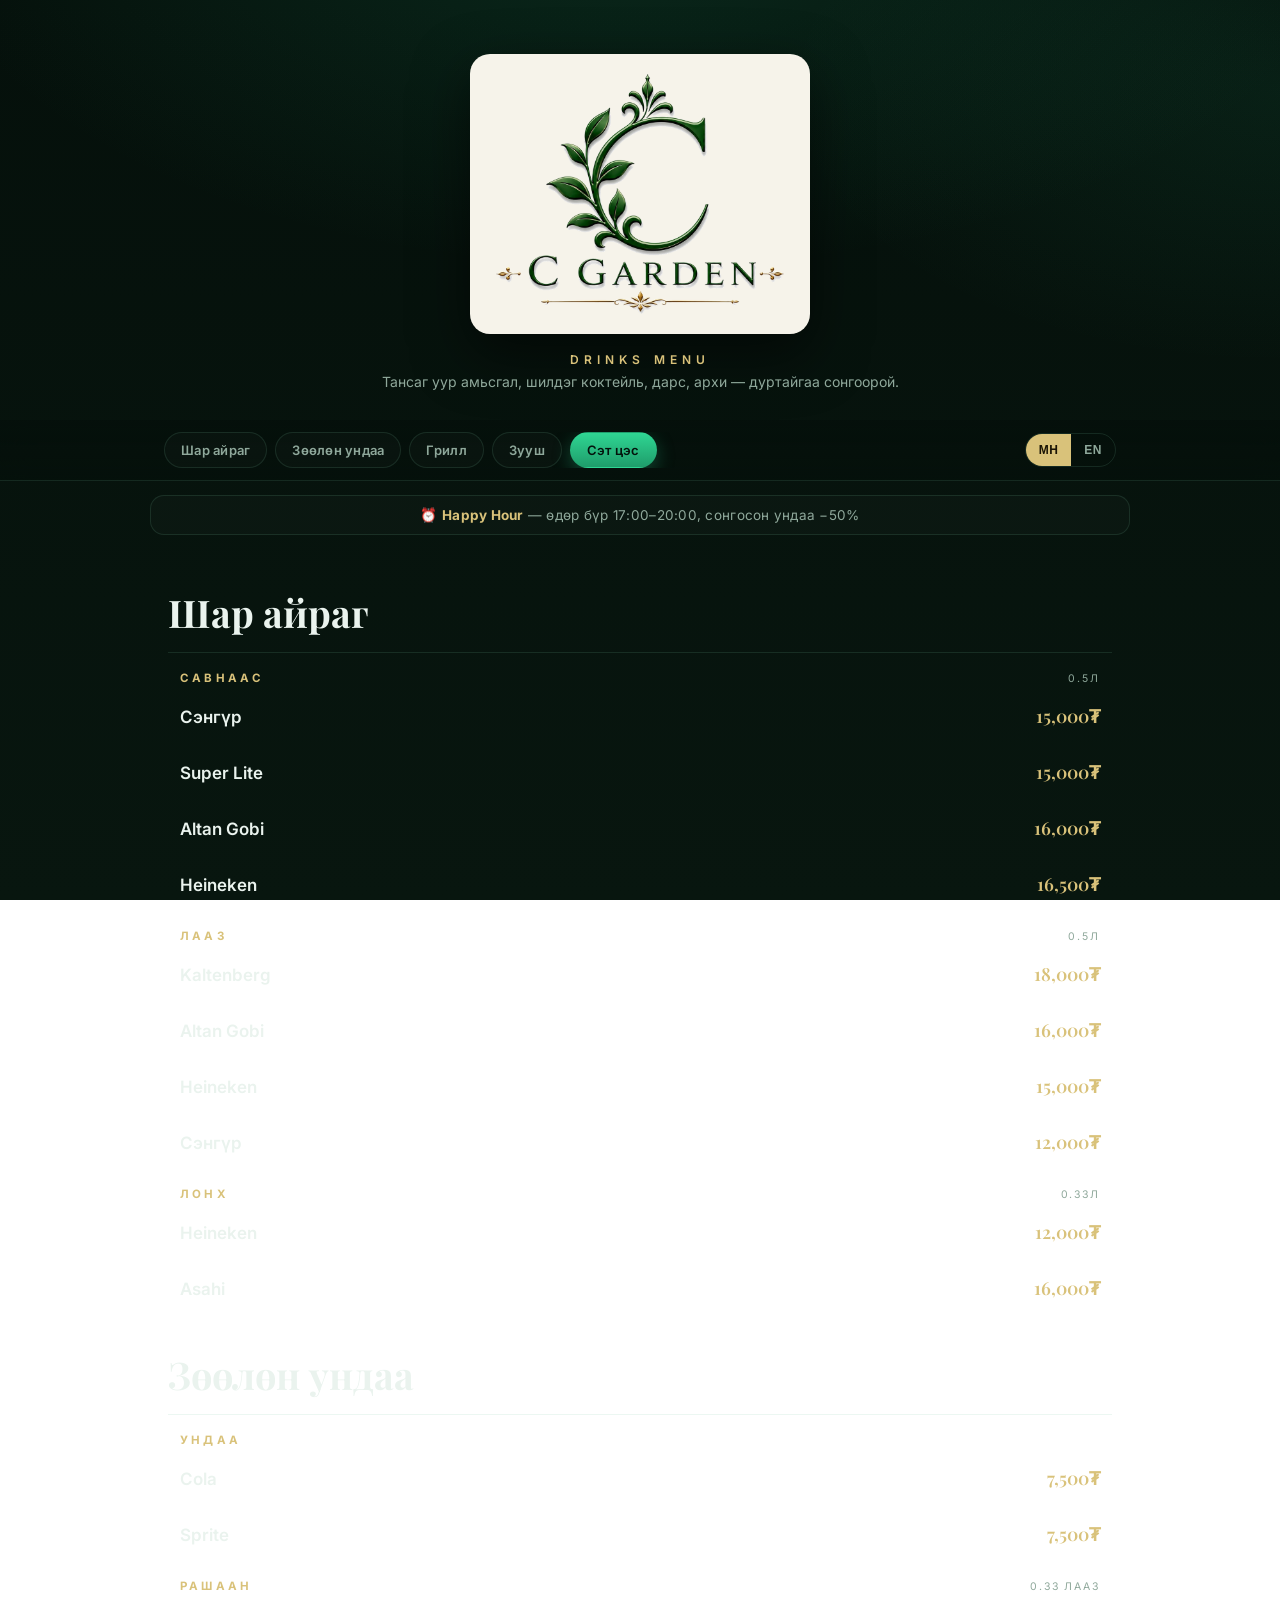
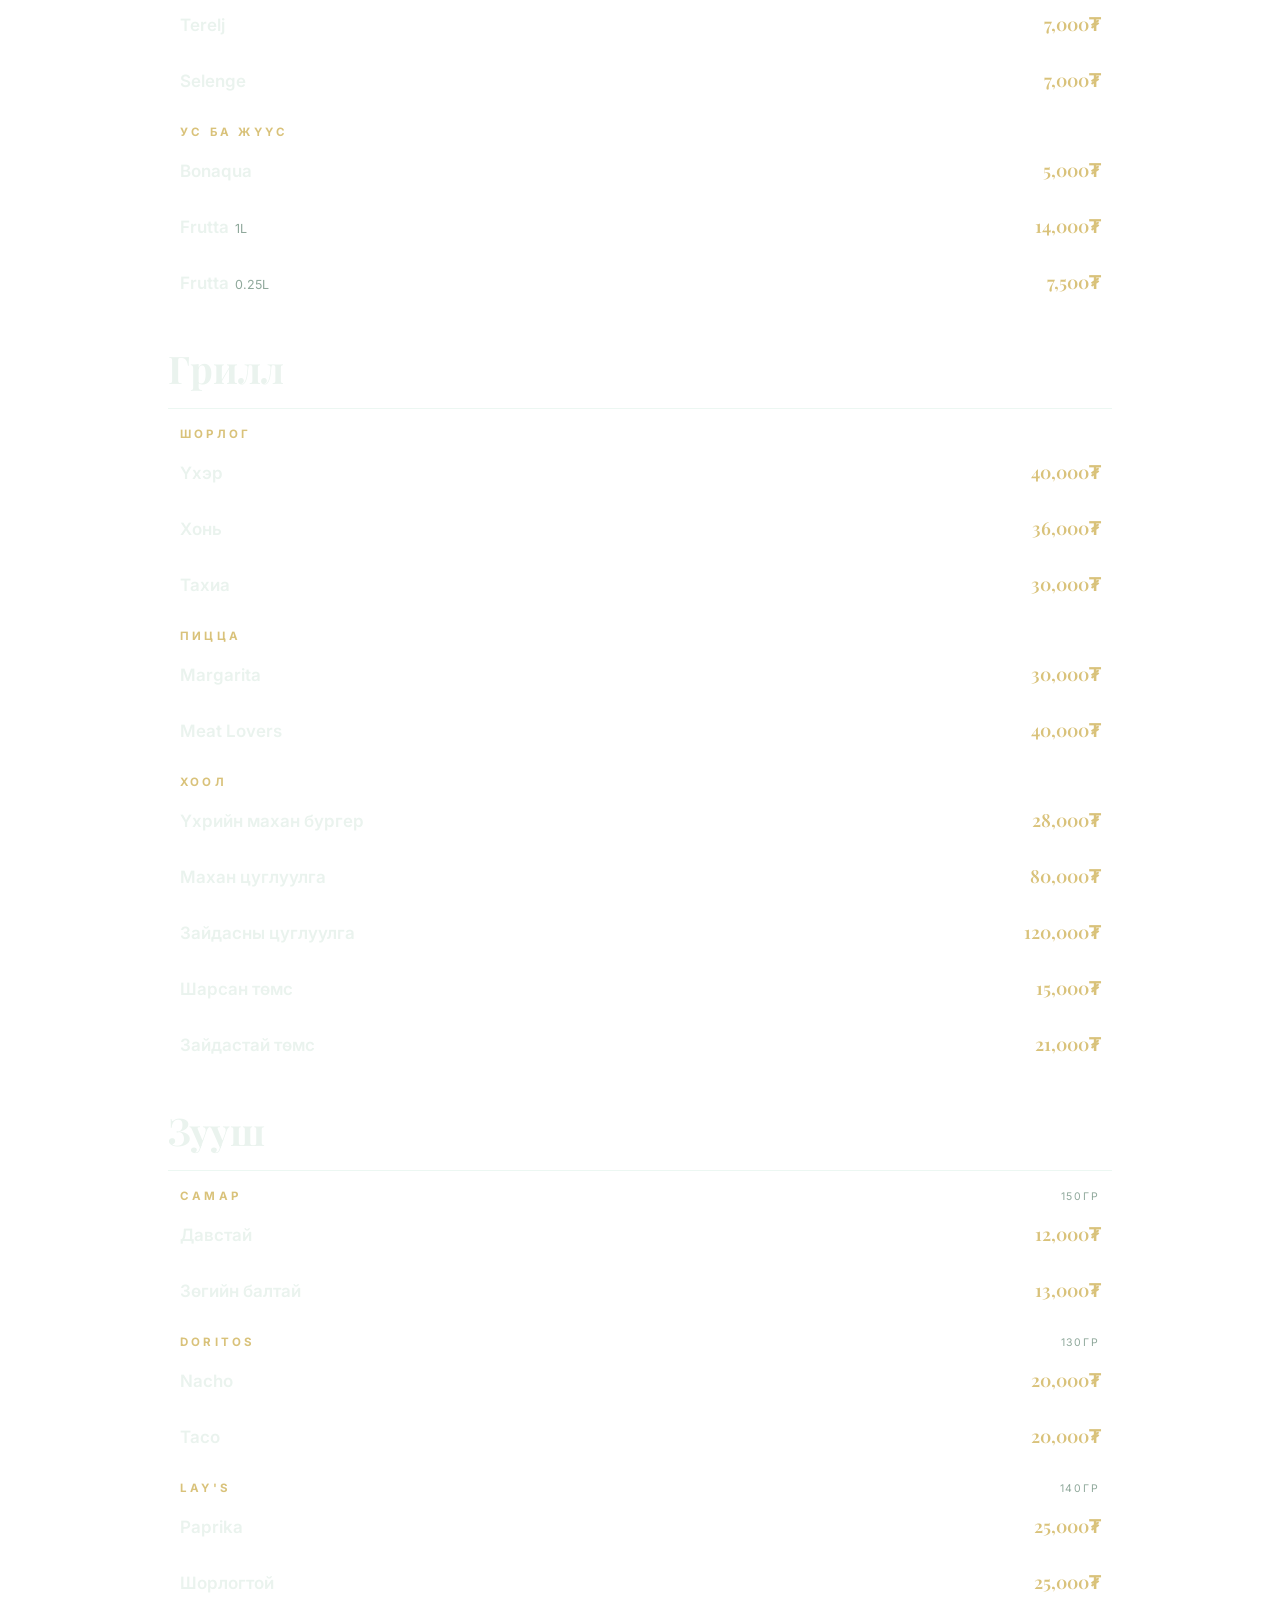
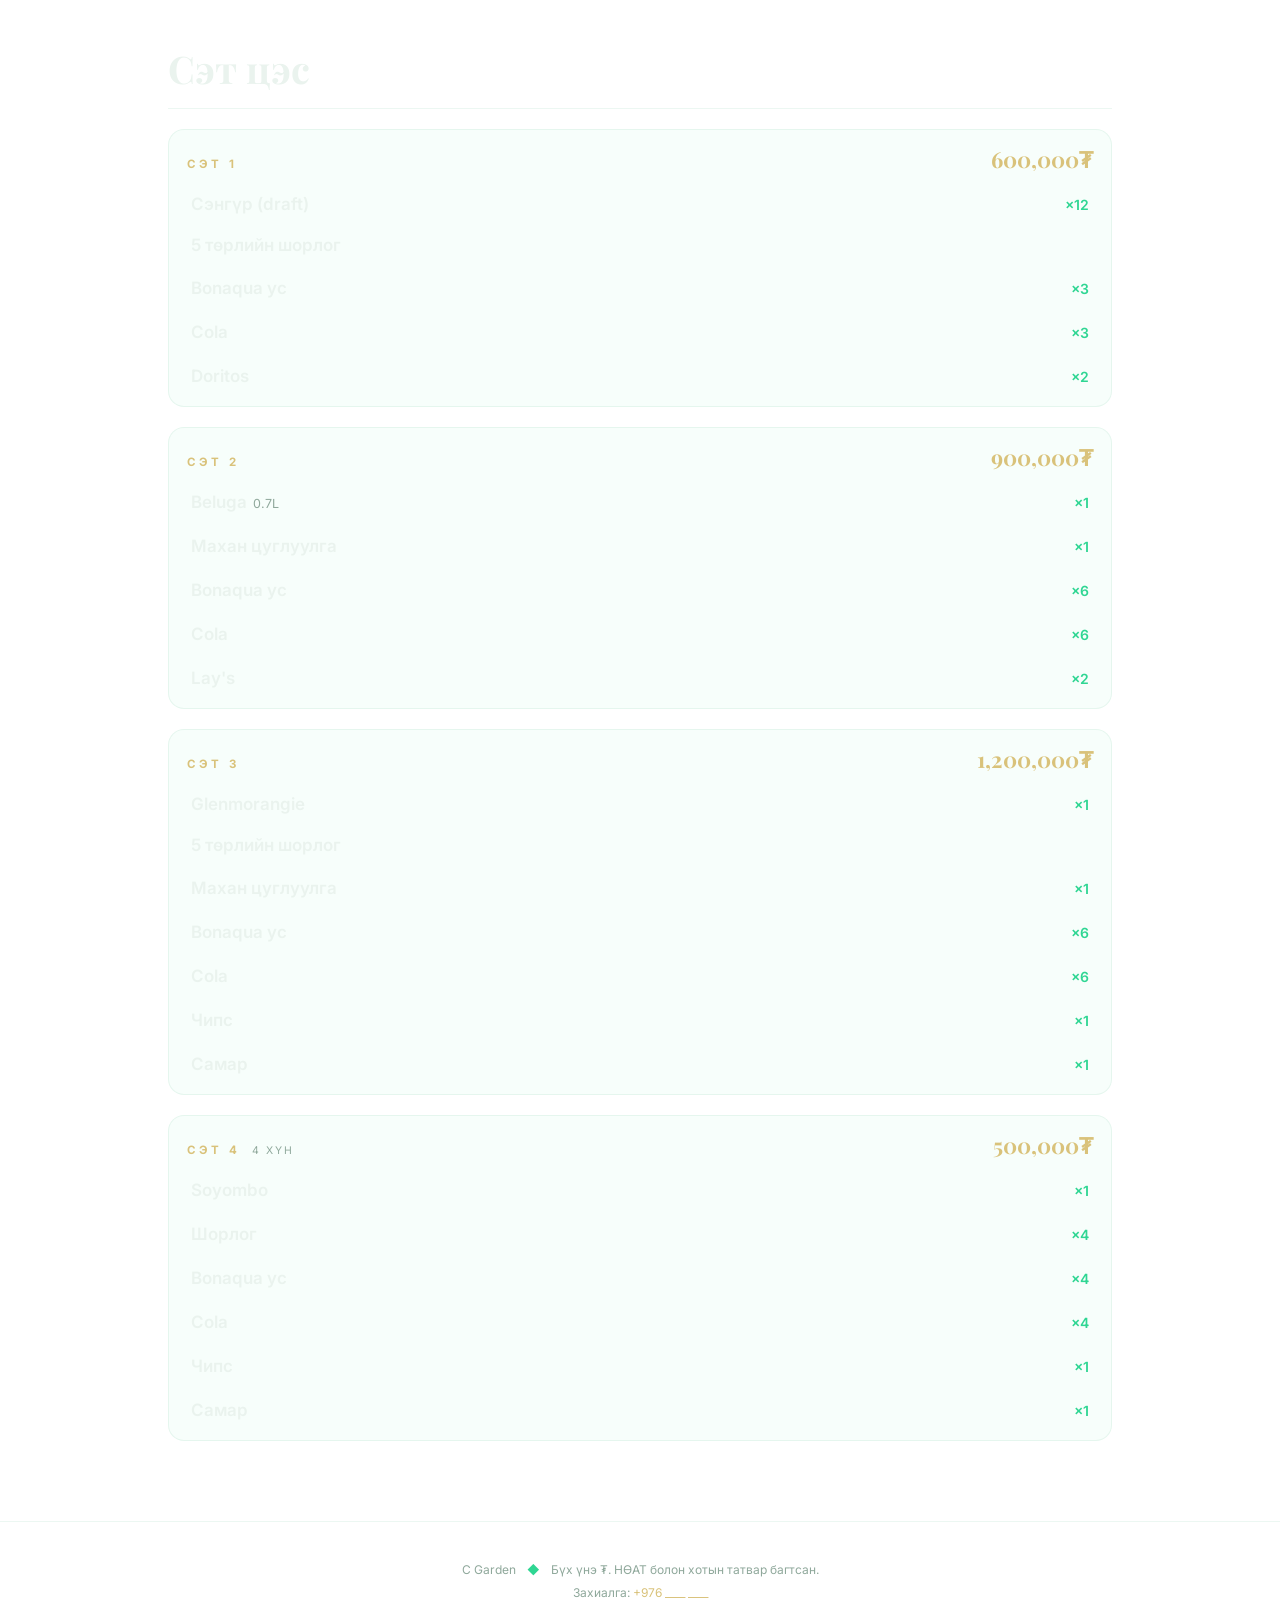
==== commit 79341edc: "Add Pizza & Meat Platter to Grill; add time-based Happy Hour (17:00–20:00 MN, −50% on drinks)" ====
--- a/index.html
+++ b/index.html
@@ -14,7 +14,7 @@
   <link rel="preconnect" href="https://fonts.googleapis.com">
   <link rel="preconnect" href="https://fonts.gstatic.com" crossorigin>
   <link href="https://fonts.googleapis.com/css2?family=Inter:wght@400;500;600;700&family=Playfair+Display:wght@600;700&display=swap" rel="stylesheet">
-  <link rel="stylesheet" href="assets/styles.css?v=11">
+  <link rel="stylesheet" href="assets/styles.css?v=12">
 </head>
 <body data-lang="mn">
 
@@ -41,6 +41,8 @@
     </div>
   </nav>
 
+  <div id="hhbar" class="hhbar"></div>
+
   <main id="menu"></main>
 
   <footer>
@@ -49,6 +51,6 @@
     <div style="margin-top:8px" class="en">Reservations: <a href="tel:+976">+976 ____ ____</a></div>
   </footer>
 
-  <script src="assets/menu.js?v=11"></script>
+  <script src="assets/menu.js?v=12"></script>
 </body>
 </html>
--- a/assets/styles.css
+++ b/assets/styles.css
@@ -101,6 +101,39 @@
 }
 .lang-toggle button.on{background:var(--gold);color:#1a1405}
 
+/* ---------- HAPPY HOUR BAR ---------- */
+.hhbar{
+  max-width:980px;margin:14px auto 0;
+  padding:11px 16px;border-radius:14px;
+  text-align:center;font-size:13.5px;letter-spacing:.02em;
+  color:var(--muted);
+  border:1px solid var(--line);
+  background:rgba(255,255,255,.02);
+}
+.hhbar b{color:var(--gold);font-weight:700}
+.hhbar.on{
+  color:#04130c;font-size:14.5px;font-weight:600;
+  border-color:transparent;
+  background:linear-gradient(120deg,var(--emerald-2),var(--emerald));
+  box-shadow:0 10px 26px rgba(31,157,107,.45);
+  animation:hhpulse 2.4s ease-in-out infinite;
+}
+.hhbar.on b{color:#04130c}
+@keyframes hhpulse{
+  0%,100%{box-shadow:0 10px 26px rgba(31,157,107,.35)}
+  50%{box-shadow:0 12px 34px rgba(47,214,147,.6)}
+}
+
+/* Happy Hour price: struck-through original + emerald discounted */
+.item .price .orig{
+  font-family:var(--sans);font-size:12.5px;color:var(--muted);
+  text-decoration:line-through;font-weight:500;margin-right:8px;
+}
+.item .price .hhprice{
+  font-family:var(--serif);font-size:18px;color:var(--emerald-2);
+  font-weight:700;
+}
+
 /* ---------- MENU BODY ---------- */
 main{max-width:980px;margin:0 auto;padding:18px 18px 80px}
 .cat{padding-top:34px}
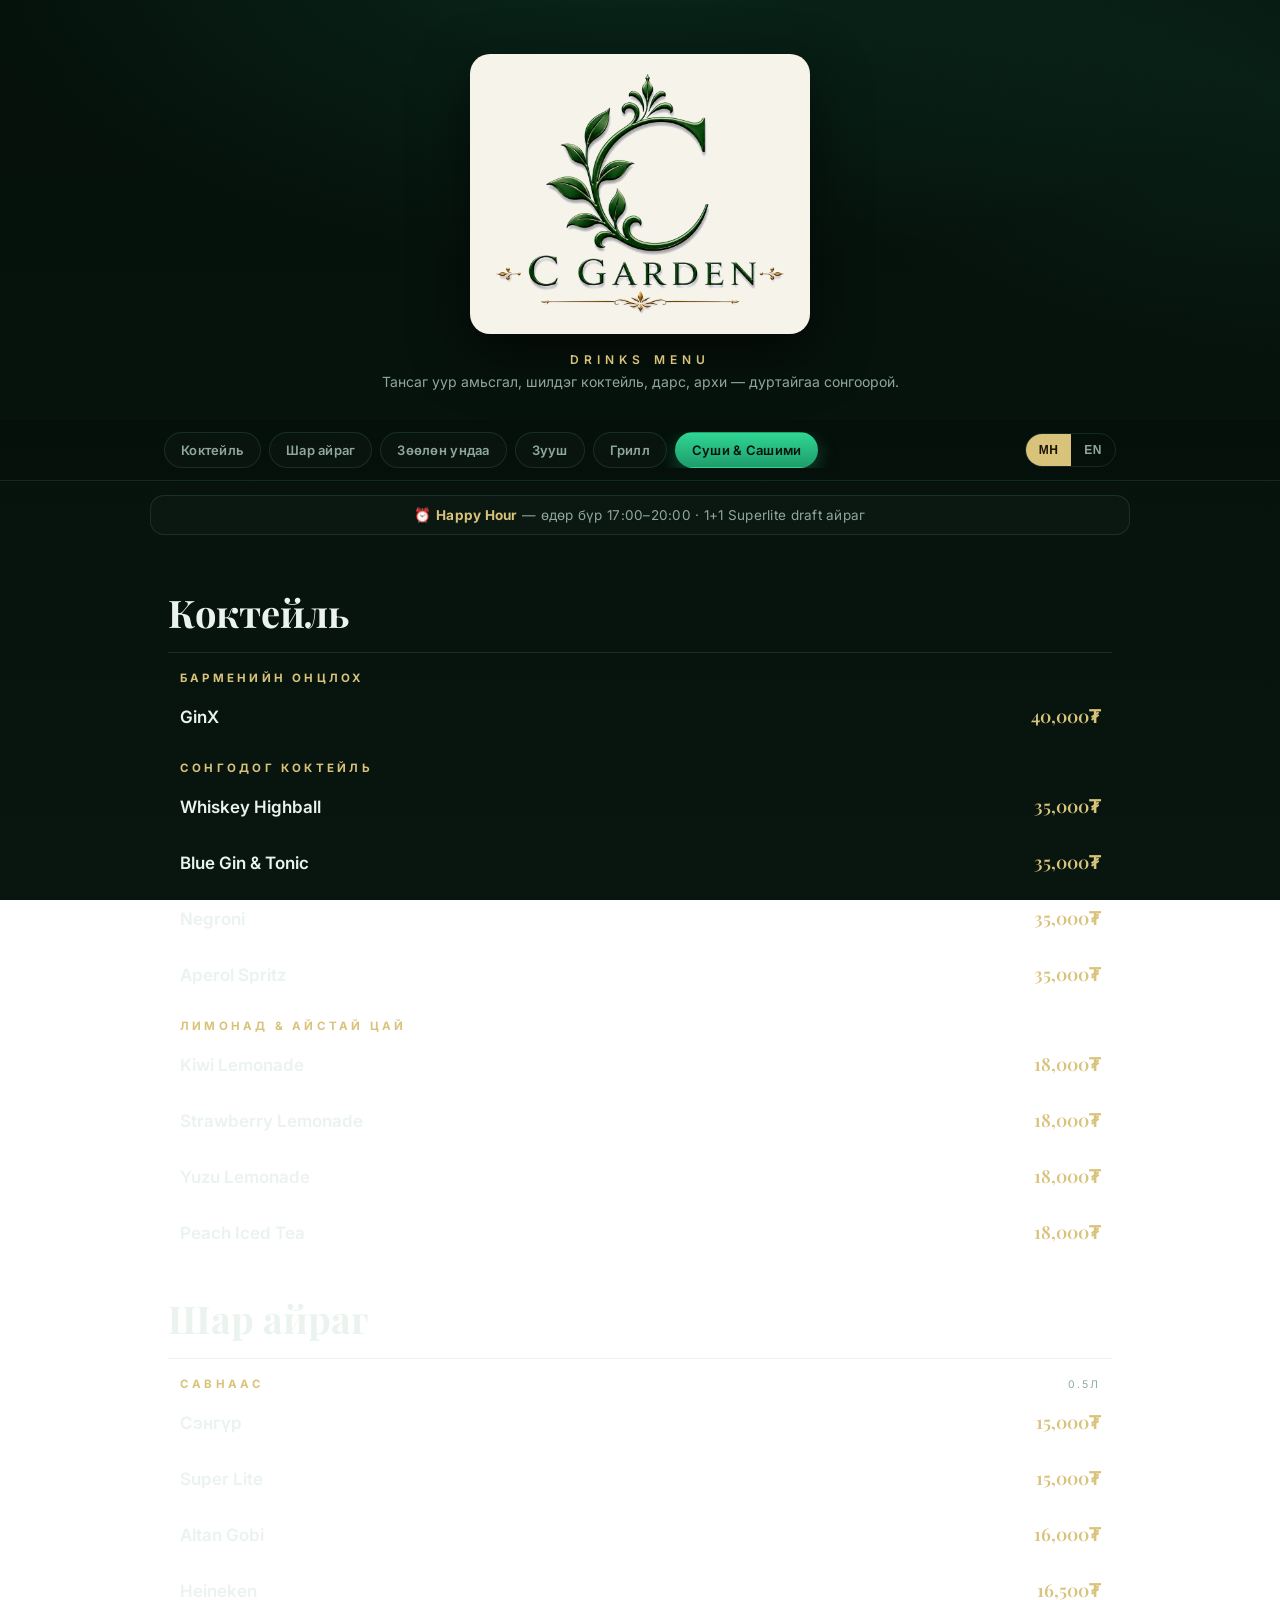
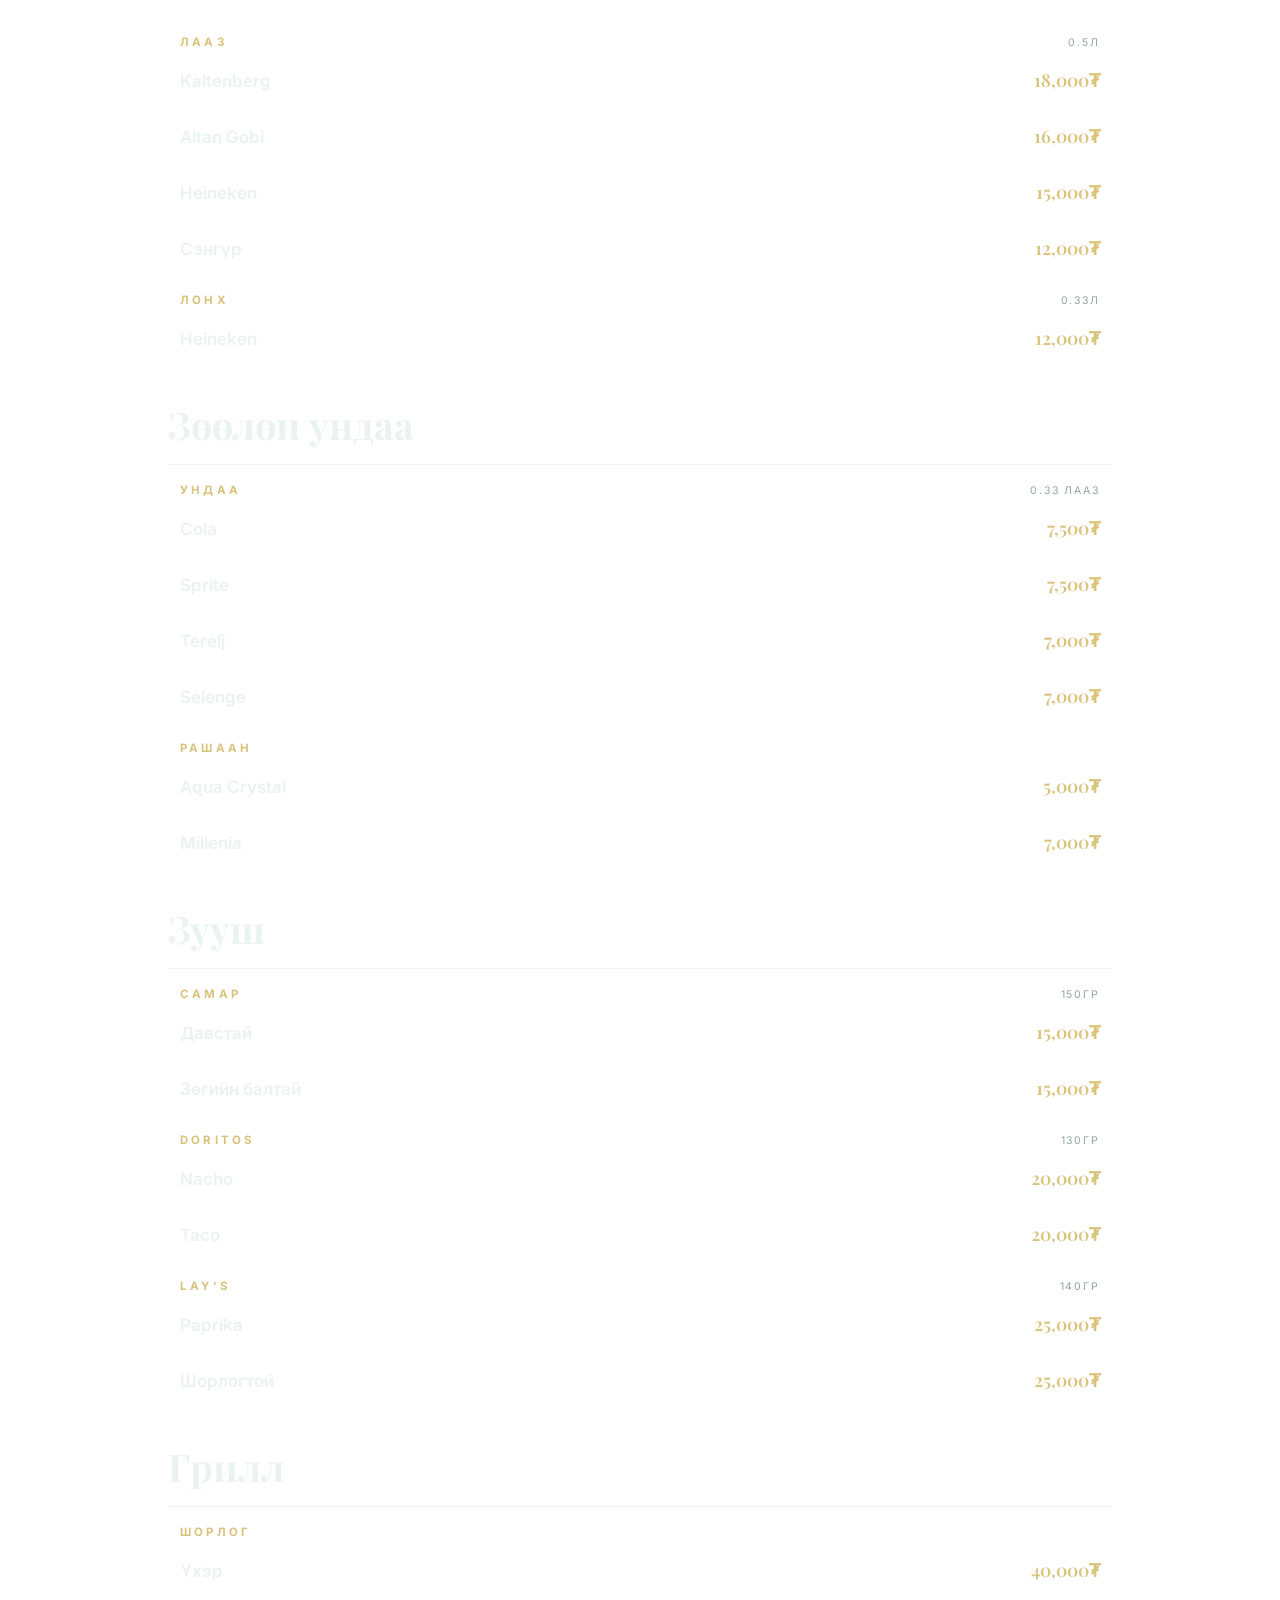
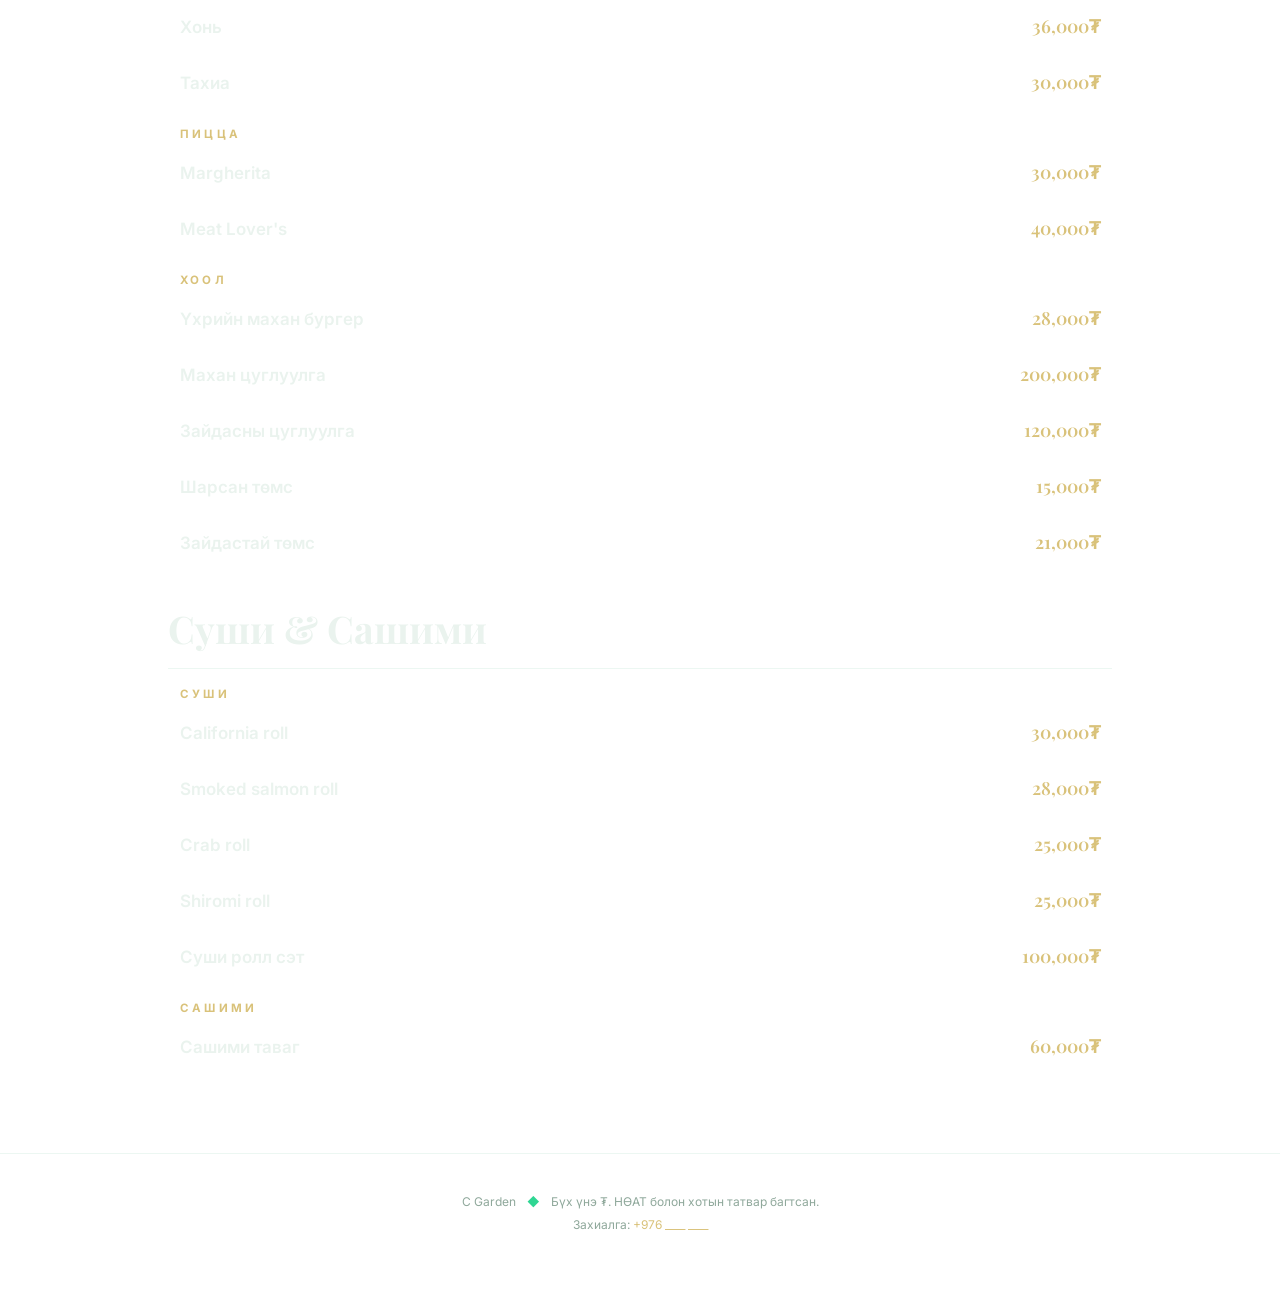
==== commit 9c2fe9f2: "Sync website menu with latest poster: add Cocktails & Sushi/Sashimi, remove Set Menu, update prices " ====
--- a/index.html
+++ b/index.html
@@ -14,7 +14,7 @@
   <link rel="preconnect" href="https://fonts.googleapis.com">
   <link rel="preconnect" href="https://fonts.gstatic.com" crossorigin>
   <link href="https://fonts.googleapis.com/css2?family=Inter:wght@400;500;600;700&family=Playfair+Display:wght@600;700&display=swap" rel="stylesheet">
-  <link rel="stylesheet" href="assets/styles.css?v=12">
+  <link rel="stylesheet" href="assets/styles.css?v=13">
 </head>
 <body data-lang="mn">
 
@@ -51,6 +51,6 @@
     <div style="margin-top:8px" class="en">Reservations: <a href="tel:+976">+976 ____ ____</a></div>
   </footer>
 
-  <script src="assets/menu.js?v=12"></script>
+  <script src="assets/menu.js?v=13"></script>
 </body>
 </html>
